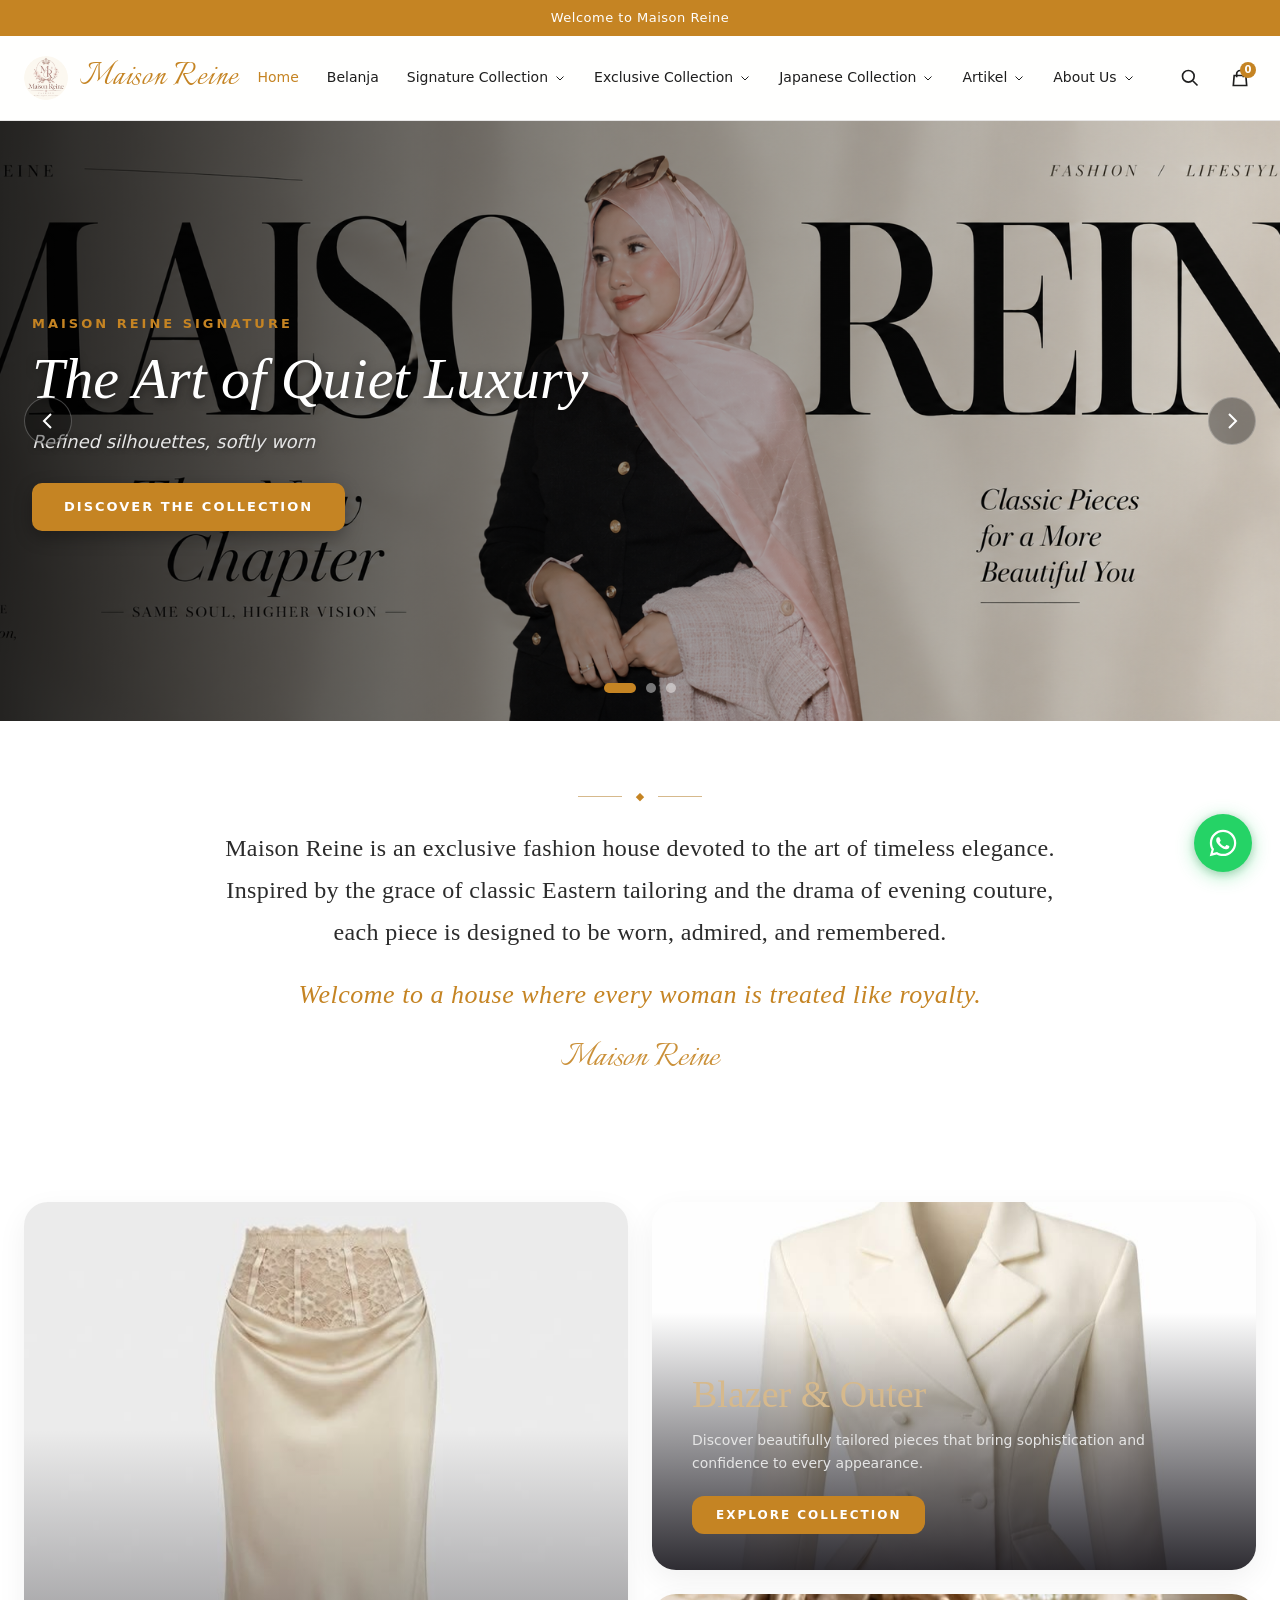
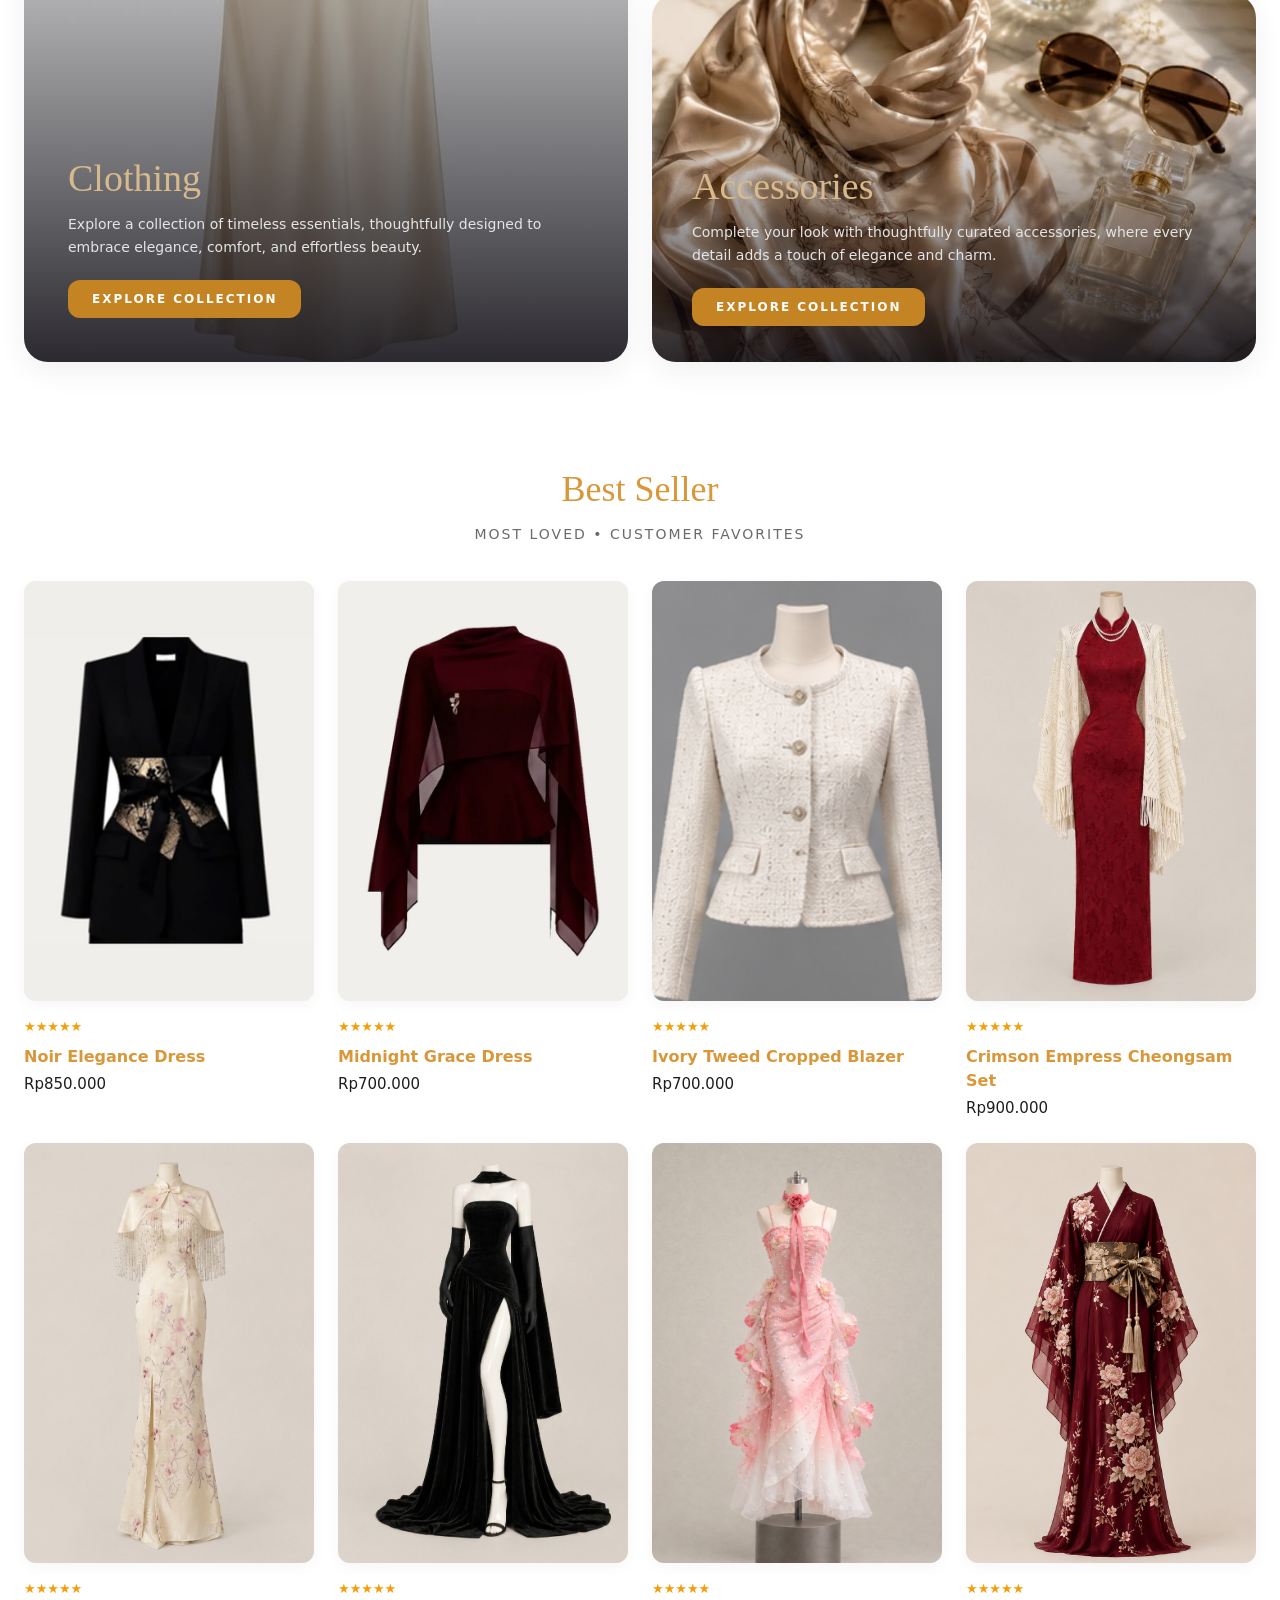
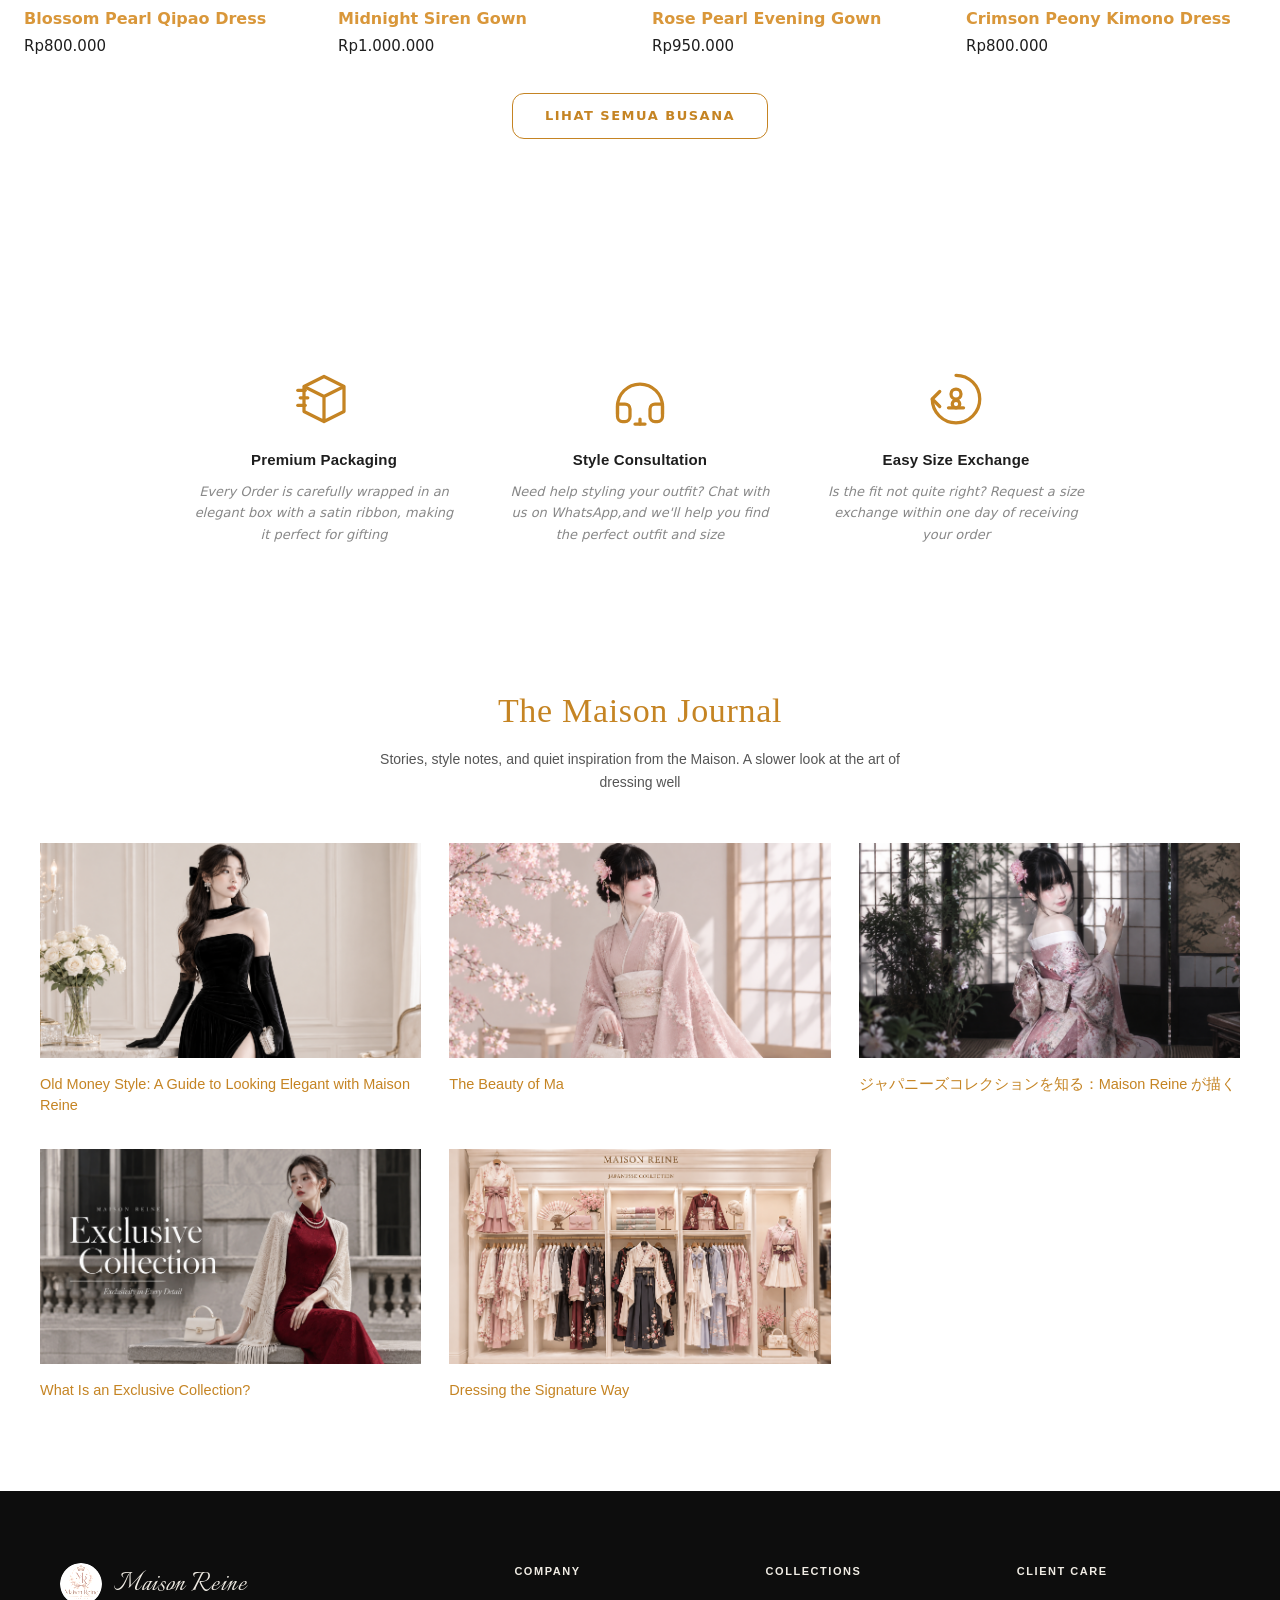
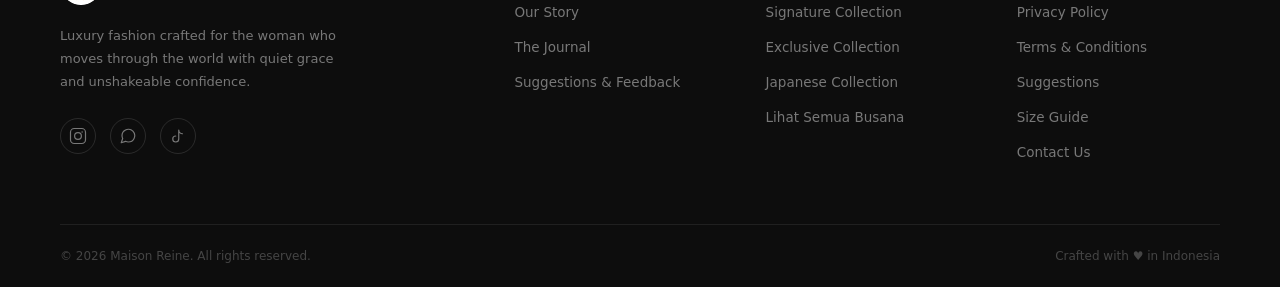
==== index.html @ baef7bed "feat: Best Seller di home, menu Artikel, kritik saran ke WA" ====
<!DOCTYPE html>
<html lang="id">
<head>
  <meta charset="UTF-8" />
  <meta name="viewport" content="width=device-width, initial-scale=1.0" />
  <title>Maison Reine — The Art of Quiet Luxury</title>

<link rel="icon" type="image/png" href="assets/images/logo-clean.png" />

<link rel="preconnect" href="https://fonts.googleapis.com">
<link rel="preconnect" href="https://fonts.gstatic.com" crossorigin>
<link href="https://fonts.googleapis.com/css2?family=Italianno&display=swap" rel="stylesheet">

<link rel="stylesheet" href="assets/css/pure.css" />
</head>
<body>

<div class="top-announcement">
    Welcome to Maison Reine
  </div>

<header class="site-header">
    <div class="header-container">

<a href="index.html" class="brand-wrapper">
        <img src="assets/images/logo-clean.png" alt="Maison Reine" class="brand-logo" />
        <span class="brand-title">Maison Reine</span>
      </a>

<nav class="desktop-nav">
        <a href="index.html" class="nav-link active">Home</a>
        <a href="belanja.html" class="nav-link">Belanja</a>

<div class="nav-dropdown">
          <a href="belanja.html?collection=signature" class="nav-link">
            <span>Signature Collection</span>
            <svg width="12" height="12" viewBox="0 0 24 24" fill="none" stroke="currentColor" stroke-width="2"><path d="M19 9l-7 7-7-7"/></svg>
          </a>
          <div class="dropdown-menu">
            <a href="belanja.html?collection=signature" class="dropdown-item">Explore Signature Pieces</a>
          </div>
        </div>

<div class="nav-dropdown">
          <a href="belanja.html?collection=exclusive" class="nav-link">
            <span>Exclusive Collection</span>
            <svg width="12" height="12" viewBox="0 0 24 24" fill="none" stroke="currentColor" stroke-width="2"><path d="M19 9l-7 7-7-7"/></svg>
          </a>
          <div class="dropdown-menu">
            <a href="belanja.html?collection=exclusive" class="dropdown-item">Explore Exclusive Pieces</a>
          </div>
        </div>

<div class="nav-dropdown">
          <a href="belanja.html?collection=japanese" class="nav-link">
            <span>Japanese Collection</span>
            <svg width="12" height="12" viewBox="0 0 24 24" fill="none" stroke="currentColor" stroke-width="2"><path d="M19 9l-7 7-7-7"/></svg>
          </a>
          <div class="dropdown-menu">
            <a href="belanja.html?collection=japanese" class="dropdown-item">Japanese Kimono & Evening Collection</a>
          </div>
        </div>

<div class="nav-dropdown">
          <a href="journal.html" class="nav-link">
            <span>Artikel</span>
            <svg width="12" height="12" viewBox="0 0 24 24" fill="none" stroke="currentColor" stroke-width="2"><path d="M19 9l-7 7-7-7"/></svg>
          </a>
          <div class="dropdown-menu">
            <a href="what-is-a-signature-collection.html" class="dropdown-item sub-desc">What Is a Signature Collection?</a>
            <a href="what-is-an-exclusive-collection.html" class="dropdown-item sub-desc">What Is an Exclusive Collection?</a>
            <a href="artikel.html?artikel=japanese-collection" class="dropdown-item sub-desc">ジャパニーズコレクションを知る</a>
          </div>
        </div>

<div class="nav-dropdown">
          <a href="#about" class="nav-link">
            <span>About Us</span>
            <svg width="12" height="12" viewBox="0 0 24 24" fill="none" stroke="currentColor" stroke-width="2"><path d="M19 9l-7 7-7-7"/></svg>
          </a>
          <div class="dropdown-menu right-aligned">
            <a href="our-story.html" class="dropdown-item">Our Story</a>
            <a href="client-care.html" class="dropdown-item">Client Care</a>
            <a href="journal.html" class="dropdown-item">Join Our Journal</a>
            <a href="privacy-policy.html" class="dropdown-item">Privacy and Care</a>
            <a href="feedback.html" class="dropdown-item">Suggestions & Feedback</a>
          </div>
        </div>
      </nav>

<div class="header-actions">
        <div class="search-box">
          <input type="text" class="search-input" id="pure-search-input" placeholder="Search curated piece..." />
          <button type="button" class="icon-btn" id="pure-search-btn" aria-label="Search">
            <svg width="20" height="20" fill="none" stroke="currentColor" stroke-width="2" viewBox="0 0 24 24"><path d="M21 21l-6-6m2-5a7 7 0 11-14 0 7 7 0 0114 0z"/></svg>
          </button>
        </div>

        <a href="keranjang.html" class="icon-btn" aria-label="Cart">
          <svg width="20" height="20" fill="none" stroke="currentColor" stroke-width="2" viewBox="0 0 24 24"><path d="M16 11V7a4 4 0 00-8 0v4M5 9h14l1 12H4L5 9z"/></svg>
          <span class="cart-badge" id="cart-counter">0</span>
        </a>
      </div>

    </div>
  </header>

<section class="hero-slider-section" id="hero-slider">

<div class="hero-slider-track" id="slider-track">

<div class="hero-slide-item">
        <img src="assets/images/hero-slide-1.png" alt="Maison Reine Signature" class="hero-bg-img" />
        <div class="hero-overlay-dark-left"></div>
        
        <div class="hero-content-wrapper align-left">
          <div class="hero-textbox text-left">
            <span class="hero-tag">Maison Reine Signature</span>
            <h1 class="hero-heading">The Art of Quiet Luxury</h1>
            <p class="hero-subtext">Refined silhouettes, softly worn</p>
            <a href="#signature-collection" class="hero-btn">Discover the Collection</a>
          </div>
        </div>
      </div>

<div class="hero-slide-item">
        <img src="assets/images/hero-slide-2.png" alt="Japanese Heritage" class="hero-bg-img" />
        <div class="hero-overlay-dark-right"></div>
        
        <div class="hero-content-wrapper align-right">
          <div class="hero-textbox text-right">
            <span class="hero-tag">Japanese Heritage</span>
            <h1 class="hero-heading">The Beauty of Stillness</h1>
            <p class="hero-subtext">Kimono-inspired pieces, made softly and made to last</p>
            <a href="#japanese-collection" class="hero-btn">Explore the Kimono</a>
          </div>
        </div>
      </div>

<div class="hero-slide-item">
        <img src="assets/images/hero-slide-3.png" alt="Rare & Refined" class="hero-bg-img" />
        <div class="hero-overlay-dark-left"></div>
        
        <div class="hero-content-wrapper align-left">
          <div class="hero-textbox text-left">
            <span class="hero-tag">Rare &amp; Refined</span>
            <h1 class="hero-heading">The Art of Detail</h1>
            <p class="hero-subtext">Pearl, lace, and ribbon, composed with patience.</p>
            <a href="#exclusive-collection" class="hero-btn">View Limited Edition</a>
          </div>
        </div>
      </div>

    </div>

<button class="carousel-arrow prev" id="slide-prev" aria-label="Previous">
      <svg width="24" height="24" fill="none" stroke="currentColor" stroke-width="2" viewBox="0 0 24 24"><path d="M15 19l-7-7 7-7"/></svg>
    </button>
    <button class="carousel-arrow next" id="slide-next" aria-label="Next">
      <svg width="24" height="24" fill="none" stroke="currentColor" stroke-width="2" viewBox="0 0 24 24"><path d="M9 5l7 7-7 7"/></svg>
    </button>

<div class="carousel-dots-container">
      <div class="slider-dot active"></div>
      <div class="slider-dot"></div>
      <div class="slider-dot"></div>
    </div>

  </section>

  <!-- Brand Intro Manifesto Section -->
  <section class="brand-intro-section" id="brand-manifesto">
    <div class="brand-intro-container">
      <div class="brand-intro-ornament">
        <span class="ornament-line"></span>
        <span class="ornament-diamond">&#9670;</span>
        <span class="ornament-line"></span>
      </div>
      <p class="brand-intro-text">
        Maison Reine is an exclusive fashion house devoted to the art of timeless elegance. Inspired by the grace of classic Eastern tailoring and the drama of evening couture, each piece is designed to be worn, admired, and remembered.
      </p>
      <p class="brand-intro-welcome">
        Welcome to a house where every woman is treated like royalty.
      </p>
      <div class="brand-intro-signature">
        <span class="brand-intro-script">Maison Reine</span>
      </div>
    </div>
  </section>

  <section class="category-section" id="categories">
    <div class="category-grid">

<div class="category-card-large">
        <img src="assets/images/category-clothing.jpg" alt="Maison Reine Clothing Collection" class="category-bg-img" />
        <div class="category-overlay"></div>
        
        <div class="category-content">
          <h2 class="category-title">Clothing</h2>
          <p class="category-desc">
            Explore a collection of timeless essentials, thoughtfully designed to embrace elegance, comfort, and effortless beauty.
          </p>
          <a href="#signature-collection" class="category-btn">EXPLORE COLLECTION</a>
        </div>
      </div>

<div class="category-column-stacked">

<div class="category-card-small">
          <img src="assets/images/category-blazer.jpg" alt="Blazer and Outer" class="category-bg-img" />
          <div class="category-overlay"></div>
          
          <div class="category-content">
            <h2 class="category-title">Blazer &amp; Outer</h2>
            <p class="category-desc">
              Discover beautifully tailored pieces that bring sophistication and confidence to every appearance.
            </p>
            <a href="#exclusive-collection" class="category-btn">EXPLORE COLLECTION</a>
          </div>
        </div>

<div class="category-card-small">
          <img src="assets/images/category-accessories.jpg" alt="Curated Accessories" class="category-bg-img" />
          <div class="category-overlay"></div>
          
          <div class="category-content">
            <h2 class="category-title">Accessories</h2>
            <p class="category-desc">
              Complete your look with thoughtfully curated accessories, where every detail adds a touch of elegance and charm.
            </p>
            <a href="#accessories-collection" class="category-btn">EXPLORE COLLECTION</a>
          </div>
        </div>

      </div>

    </div>
  </section>

<section class="collections-container">

<div class="collection-block" id="best-seller">
      <div class="collection-header">
        <h2 class="collection-title">Best Seller</h2>
        <p class="collection-subtitle">Most Loved &bull; Customer Favorites</p>
      </div>

      <div class="products-grid">
        <div class="product-card">
          <div class="product-image-box">
            <a class="product-img-link" href="detail.html?produk=noir-elegance-dress"><img src="assets/images/prod-noir-elegance.jpg" alt="Noir Elegance Dress" class="product-img" /></a>
            <div class="add-to-cart-overlay">
              <button class="btn-add-cart" onclick="addToCart('Noir Elegance Dress', 850000)">Add to Cart</button>
            </div>
          </div>
          <div class="product-meta">
            <div class="product-rating"><span class="star-icon">&#9733;&#9733;&#9733;&#9733;&#9733;</span></div>
            <a href="detail.html?produk=noir-elegance-dress" class="product-name">Noir Elegance Dress</a>
            <span class="product-price">Rp850.000</span>
          </div>
        </div>
        <div class="product-card">
          <div class="product-image-box">
            <a class="product-img-link" href="detail.html?produk=midnight-grace-dress"><img src="assets/images/prod-midnight-grace.png" alt="Midnight Grace Dress" class="product-img" /></a>
            <div class="add-to-cart-overlay">
              <button class="btn-add-cart" onclick="addToCart('Midnight Grace Dress', 700000)">Add to Cart</button>
            </div>
          </div>
          <div class="product-meta">
            <div class="product-rating"><span class="star-icon">&#9733;&#9733;&#9733;&#9733;&#9733;</span></div>
            <a href="detail.html?produk=midnight-grace-dress" class="product-name">Midnight Grace Dress</a>
            <span class="product-price">Rp700.000</span>
          </div>
        </div>
        <div class="product-card">
          <div class="product-image-box">
            <a class="product-img-link" href="detail.html?produk=ivory-tweed-cropped-blazer"><img src="Katalog/SIgnature/Blazzer/Blazer_01.png" alt="Ivory Tweed Cropped Blazer" class="product-img" /></a>
            <div class="add-to-cart-overlay">
              <button class="btn-add-cart" onclick="addToCart('Ivory Tweed Cropped Blazer', 700000)">Add to Cart</button>
            </div>
          </div>
          <div class="product-meta">
            <div class="product-rating"><span class="star-icon">&#9733;&#9733;&#9733;&#9733;&#9733;</span></div>
            <a href="detail.html?produk=ivory-tweed-cropped-blazer" class="product-name">Ivory Tweed Cropped Blazer</a>
            <span class="product-price">Rp700.000</span>
          </div>
        </div>
        <div class="product-card">
          <div class="product-image-box">
            <a class="product-img-link" href="detail.html?produk=crimson-empress-cheongsam-set"><img src="assets/images/prod-crimson-empress.jpg" alt="Crimson Empress Cheongsam Set" class="product-img" /></a>
            <div class="add-to-cart-overlay">
              <button class="btn-add-cart" onclick="addToCart('Crimson Empress Cheongsam Set', 900000)">Add to Cart</button>
            </div>
          </div>
          <div class="product-meta">
            <div class="product-rating"><span class="star-icon">&#9733;&#9733;&#9733;&#9733;&#9733;</span></div>
            <a href="detail.html?produk=crimson-empress-cheongsam-set" class="product-name">Crimson Empress Cheongsam Set</a>
            <span class="product-price">Rp900.000</span>
          </div>
        </div>
        <div class="product-card">
          <div class="product-image-box">
            <a class="product-img-link" href="detail.html?produk=blossom-pearl-qipao-dress"><img src="assets/images/prod-blossom-pearl.jpg" alt="Blossom Pearl Qipao Dress" class="product-img" /></a>
            <div class="add-to-cart-overlay">
              <button class="btn-add-cart" onclick="addToCart('Blossom Pearl Qipao Dress', 800000)">Add to Cart</button>
            </div>
          </div>
          <div class="product-meta">
            <div class="product-rating"><span class="star-icon">&#9733;&#9733;&#9733;&#9733;&#9733;</span></div>
            <a href="detail.html?produk=blossom-pearl-qipao-dress" class="product-name">Blossom Pearl Qipao Dress</a>
            <span class="product-price">Rp800.000</span>
          </div>
        </div>
        <div class="product-card">
          <div class="product-image-box">
            <a class="product-img-link" href="detail.html?produk=midnight-siren-gown"><img src="assets/images/prod-midnight-siren.jpg" alt="Midnight Siren Gown" class="product-img" /></a>
            <div class="add-to-cart-overlay">
              <button class="btn-add-cart" onclick="addToCart('Midnight Siren Gown', 1000000)">Add to Cart</button>
            </div>
          </div>
          <div class="product-meta">
            <div class="product-rating"><span class="star-icon">&#9733;&#9733;&#9733;&#9733;&#9733;</span></div>
            <a href="detail.html?produk=midnight-siren-gown" class="product-name">Midnight Siren Gown</a>
            <span class="product-price">Rp1.000.000</span>
          </div>
        </div>
        <div class="product-card">
          <div class="product-image-box">
            <a class="product-img-link" href="detail.html?produk=rose-pearl-evening-gown"><img src="assets/images/prod-rose-pearl.png" alt="Rose Pearl Evening Gown" class="product-img" /></a>
            <div class="add-to-cart-overlay">
              <button class="btn-add-cart" onclick="addToCart('Rose Pearl Evening Gown', 950000)">Add to Cart</button>
            </div>
          </div>
          <div class="product-meta">
            <div class="product-rating"><span class="star-icon">&#9733;&#9733;&#9733;&#9733;&#9733;</span></div>
            <a href="detail.html?produk=rose-pearl-evening-gown" class="product-name">Rose Pearl Evening Gown</a>
            <span class="product-price">Rp950.000</span>
          </div>
        </div>
        <div class="product-card">
          <div class="product-image-box">
            <a class="product-img-link" href="detail.html?produk=crimson-peony-kimono-dress"><img src="Katalog/Japanese/Kimono/Crimson%20Peony%20Kimono%20Dress.png" alt="Crimson Peony Kimono Dress" class="product-img" /></a>
            <div class="add-to-cart-overlay">
              <button class="btn-add-cart" onclick="addToCart('Crimson Peony Kimono Dress', 800000)">Add to Cart</button>
            </div>
          </div>
          <div class="product-meta">
            <div class="product-rating"><span class="star-icon">&#9733;&#9733;&#9733;&#9733;&#9733;</span></div>
            <a href="detail.html?produk=crimson-peony-kimono-dress" class="product-name">Crimson Peony Kimono Dress</a>
            <span class="product-price">Rp800.000</span>
          </div>
        </div>
      </div>

      <div class="collection-footer">
        <a href="belanja.html" class="btn-explore-collection">Lihat Semua Busana</a>
      </div>
    </div>

  </section>

  <section class="value-badges-section">
    <div class="value-badges-wrapper">

      <div class="value-badge-item">
        <svg class="badge-icon" width="60" height="60" fill="none" stroke="#c58423" stroke-width="1.3" viewBox="0 0 24 24">
          <path stroke-linecap="round" stroke-linejoin="round" d="M20 7l-8-4-8 4m16 0l-8 4m8-4v10l-8 4m0-10L4 7m8 4v10M4 7v10l8 4"/>
          <line x1="2.5" y1="11.5" x2="5.5" y2="11.5" stroke-linecap="round"/>
          <line x1="1.5" y1="8.5" x2="4.5" y2="8.5" stroke-linecap="round"/>
          <line x1="1.5" y1="14.5" x2="4.5" y2="14.5" stroke-linecap="round"/>
        </svg>
        <h4 class="badge-title">Premium Packaging</h4>
        <p class="badge-desc">Every Order is carefully wrapped in an elegant box with a satin ribbon, making it perfect for gifting</p>
      </div>

      <div class="value-badge-item">
        <svg class="badge-icon" width="60" height="60" fill="none" stroke="#c58423" stroke-width="1.3" viewBox="0 0 24 24">
          <path stroke-linecap="round" stroke-linejoin="round" d="M3 18v-3a9 9 0 0118 0v3"/>
          <path stroke-linecap="round" stroke-linejoin="round" d="M21 19a2 2 0 01-2 2h-1a2 2 0 01-2-2v-3a2 2 0 012-2h3zM3 19a2 2 0 002 2h1a2 2 0 002-2v-3a2 2 0 00-2-2H3z"/>
          <line x1="12" y1="20" x2="12" y2="22" stroke-linecap="round"/>
          <line x1="10" y1="22" x2="14" y2="22" stroke-linecap="round"/>
        </svg>
        <h4 class="badge-title">Style Consultation</h4>
        <p class="badge-desc">Need help styling your outfit? Chat with us on WhatsApp,and we'll help you find the perfect outfit and size</p>
      </div>

      <div class="value-badge-item">
        <svg class="badge-icon" width="60" height="60" fill="none" stroke="#c58423" stroke-width="1.3" viewBox="0 0 24 24">
          <path stroke-linecap="round" stroke-linejoin="round" d="M2.5 12a9.5 9.5 0 109.5-9.5"/>
          <path stroke-linecap="round" stroke-linejoin="round" d="M2.5 12l3-3m-3 3l3 3"/>
          <circle cx="12" cy="10" r="2" stroke-linecap="round"/>
          <path stroke-linecap="round" d="M9 15.5h6"/>
          <circle cx="12" cy="14" r="1.5" stroke-linecap="round"/>
        </svg>
        <h4 class="badge-title">Easy Size Exchange</h4>
        <p class="badge-desc">Is the fit not quite right? Request a size exchange within one day of receiving your order</p>
      </div>

    </div>
  </section>

  <section class="journal-section" id="journal">
    <div class="journal-inner">
      <div class="journal-header">
        <h2 class="journal-main-title">The Maison Journal</h2>
        <p class="journal-subtitle">
          Stories, style notes, and quiet inspiration from the Maison. A slower look at the art of<br />dressing well
        </p>
      </div>

      <div class="journal-grid">
        <article class="journal-card">
          <a href="artikel.html?artikel=old-money" class="journal-card-link">
            <div class="journal-img-wrap">
              <img src="assets/images/Black Velvet Couture Atelier.png" alt="Old Money Style: A Guide to Looking Elegant with Maison Reine" class="journal-img" />
            </div>
            <div class="journal-body">
              <h3 class="journal-title">Old Money Style: A Guide to Looking Elegant with Maison Reine</h3>
            </div>
          </a>
        </article>

        <article class="journal-card">
          <a href="artikel.html?artikel=beauty-of-ma" class="journal-card-link">
            <div class="journal-img-wrap">
              <img src="assets/images/journal-2.png" alt="The Beauty of Ma" class="journal-img" />
            </div>
            <div class="journal-body">
              <h3 class="journal-title">The Beauty of Ma</h3>
            </div>
          </a>
        </article>

        <article class="journal-card">
          <a href="artikel.html?artikel=japanese-collection" class="journal-card-link">
            <div class="journal-img-wrap">
              <img src="assets/images/journal-3.png" alt="ジャパニーズコレクションを知る：Maison Reine が描く" class="journal-img" />
            </div>
            <div class="journal-body">
              <h3 class="journal-title">ジャパニーズコレクションを知る：Maison Reine が描く</h3>
            </div>
          </a>
        </article>

        <article class="journal-card">
          <a href="what-is-an-exclusive-collection.html" class="journal-card-link">
            <div class="journal-img-wrap">
              <img src="assets/images/journal-4.png" alt="What Is an Exclusive Collection?" class="journal-img" />
            </div>
            <div class="journal-body">
              <h3 class="journal-title">What Is an Exclusive Collection?</h3>
            </div>
          </a>
        </article>

        <article class="journal-card">
          <a href="artikel.html?artikel=signature-way" class="journal-card-link">
            <div class="journal-img-wrap">
              <img src="assets/images/journal-5.png" alt="Dressing the Signature Way" class="journal-img" />
            </div>
            <div class="journal-body">
              <h3 class="journal-title">Dressing the Signature Way</h3>
            </div>
          </a>
        </article>
      </div>
    </div>
  </section>

  <footer class="site-footer" id="footer">
    <div class="footer-inner">
      <div class="footer-top">

        <div class="footer-col footer-col--brand">
          <div class="footer-logo-wrap">
            <img src="assets/images/logo-clean.png" alt="Maison Reine" class="footer-logo" />
            <span class="footer-brand-name">Maison Reine</span>
          </div>
          <p class="footer-tagline">Luxury fashion crafted for the woman who moves through the world with quiet grace and unshakeable confidence.</p>
          <div class="footer-socials">
            <a href="#" aria-label="Instagram" class="footer-social-link">
              <svg width="18" height="18" fill="none" stroke="currentColor" stroke-width="1.6" viewBox="0 0 24 24"><rect x="2" y="2" width="20" height="20" rx="5"/><circle cx="12" cy="12" r="4.5"/><circle cx="17.5" cy="6.5" r="1" fill="currentColor" stroke="none"/></svg>
            </a>
            <a href="https://wa.me/62882007282358" target="_blank" rel="noopener noreferrer" aria-label="WhatsApp" class="footer-social-link">
              <svg width="18" height="18" fill="none" stroke="currentColor" stroke-width="1.6" viewBox="0 0 24 24"><path stroke-linecap="round" stroke-linejoin="round" d="M21 11.5a8.38 8.38 0 01-.9 3.8 8.5 8.5 0 01-7.6 4.7 8.38 8.38 0 01-3.8-.9L3 21l1.9-5.7a8.38 8.38 0 01-.9-3.8 8.5 8.5 0 014.7-7.6 8.38 8.38 0 013.8-.9h.5a8.48 8.48 0 018 8v.5z"/></svg>
            </a>
            <a href="#" aria-label="TikTok" class="footer-social-link">
              <svg width="18" height="18" fill="none" stroke="currentColor" stroke-width="1.6" viewBox="0 0 24 24"><path stroke-linecap="round" stroke-linejoin="round" d="M9 12a4 4 0 104 4V4a5 5 0 005 5"/></svg>
            </a>
          </div>
        </div>

        <div class="footer-col">
          <h5 class="footer-col-title">Company</h5>
          <ul class="footer-links">
            <li><a href="our-story.html">Our Story</a></li>
            <li><a href="journal.html">The Journal</a></li>
            <li><a href="feedback.html">Suggestions &amp; Feedback</a></li>
          </ul>
        </div>

        <div class="footer-col">
          <h5 class="footer-col-title">Collections</h5>
          <ul class="footer-links">
            <li><a href="belanja.html?collection=signature">Signature Collection</a></li>
            <li><a href="belanja.html?collection=exclusive">Exclusive Collection</a></li>
            <li><a href="belanja.html?collection=japanese">Japanese Collection</a></li>
            <li><a href="belanja.html">Lihat Semua Busana</a></li>
          </ul>
        </div>

        <div class="footer-col">
          <h5 class="footer-col-title">Client Care</h5>
          <ul class="footer-links">
            <li><a href="privacy-policy.html">Privacy Policy</a></li>
            <li><a href="client-care.html">Terms &amp; Conditions</a></li>
            <li><a href="feedback.html">Suggestions</a></li>
            <li><a href="#">Size Guide</a></li>
            <li><a href="#">Contact Us</a></li>
          </ul>
        </div>

      </div>

      <div class="footer-bottom">
        <p class="footer-copy">&copy; 2026 Maison Reine. All rights reserved.</p>
        <p class="footer-copy footer-copy--right">Crafted with &hearts; in Indonesia</p>
      </div>
    </div>
  </footer>

<div class="toast-notice" id="cart-toast">
    <svg width="20" height="20" fill="none" stroke="#22c55e" stroke-width="2" viewBox="0 0 24 24"><path d="M5 13l4 4L19 7"/></svg>
    <span id="toast-text">Item added to cart!</span>
  </div>

<script>
    // Keranjang dikosongkan saat halaman di-refresh (tetap tersimpan saat pindah halaman biasa)
    try { if (performance.getEntriesByType('navigation')[0].type === 'reload') localStorage.removeItem('maison_reine_cart'); } catch (e) {}
    let cart = JSON.parse(localStorage.getItem('maison_reine_cart') || '[]');
    const cartBadge = document.getElementById('cart-counter');
    const toast = document.getElementById('cart-toast');
    const toastText = document.getElementById('toast-text');

    function updateCartUI() {
      if (cartBadge) {
        cartBadge.textContent = cart.length;
      }
    }
    updateCartUI();

    function addToCart(name, price) {
      cart.push({ name, price, date: new Date().toISOString() });
      localStorage.setItem('maison_reine_cart', JSON.stringify(cart));
      updateCartUI();

      if (toast) {
        toastText.textContent = `${name} added to cart!`;
        toast.classList.add('show');
        setTimeout(() => toast.classList.remove('show'), 2500);
      }
    }

    document.addEventListener('DOMContentLoaded', () => {
      // Search Toggle
      const sBtn = document.getElementById('pure-search-btn');
      const sInput = document.getElementById('pure-search-input');
      if (sBtn && sInput) {
        sBtn.addEventListener('click', (e) => {
          e.preventDefault();
          e.stopPropagation();
          sInput.classList.toggle('active');
          if (sInput.classList.contains('active')) {
            sInput.focus();
          }
        });
        document.addEventListener('click', (e) => {
          if (!sBtn.contains(e.target) && !sInput.contains(e.target)) {
            sInput.classList.remove('active');
          }
        });
        sInput.addEventListener('keydown', (e) => {
          if (e.key === 'Enter') {
            e.preventDefault();
            const query = sInput.value.trim().toLowerCase();
            if (query) {
              window.location.href = 'index.html#category-discover';
            }
          }
        });
      }

      // Horizontal Slider Engine
      const track = document.getElementById('slider-track');
      const dots = document.querySelectorAll('.slider-dot');
      const btnPrev = document.getElementById('slide-prev');
      const btnNext = document.getElementById('slide-next');
      const totalSlides = 3;
      let current = 0;
      let timer = null;

      function updateSlide(index) {
        current = (index + totalSlides) % totalSlides;
        track.style.transform = `translateX(-${current * 100}%)`;

        dots.forEach((dot, idx) => {
          if (idx === current) {
            dot.classList.add('active');
          } else {
            dot.classList.remove('active');
          }
        });
      }

      function nextSlide() { updateSlide(current + 1); }
      function prevSlide() { updateSlide(current - 1); }

      btnNext.addEventListener('click', () => { nextSlide(); resetTimer(); });
      btnPrev.addEventListener('click', () => { prevSlide(); resetTimer(); });

      dots.forEach((dot, idx) => {
        dot.addEventListener('click', () => { updateSlide(idx); resetTimer(); });
      });

      function startTimer() { 
        timer = setInterval(nextSlide, 5000); 
      }
      function resetTimer() { 
        clearInterval(timer); 
        startTimer(); 
      }

      const hero = document.getElementById('hero-slider');
      hero.addEventListener('mouseenter', () => clearInterval(timer));
      hero.addEventListener('mouseleave', startTimer);

      startTimer();
    });
  </script>
  <!-- Floating WhatsApp Button -->
  <a href="https://wa.me/62882007282358" class="floating-whatsapp" target="_blank" rel="noopener noreferrer" aria-label="Chat WhatsApp +62882007282358">
    <span class="floating-whatsapp-tooltip">Chat with us</span>
    <svg viewBox="0 0 24 24" aria-hidden="true">
      <path fill-rule="evenodd" clip-rule="evenodd" d="M12.04 2C6.58 2 2.13 6.45 2.13 11.91C2.13 13.66 2.59 15.36 3.45 16.86L2.05 22L7.3 20.62C8.75 21.41 10.38 21.83 12.04 21.83C17.5 21.83 21.95 17.38 21.95 11.92C21.95 9.27 20.92 6.78 19.05 4.91C17.18 3.03 14.69 2 12.04 2ZM12.04 20.06C10.55 20.06 9.1 19.66 7.84 18.91L7.54 18.73L4.42 19.55L5.25 16.51L5.05 16.2C4.24 14.91 3.82 13.43 3.82 11.91C3.82 7.38 7.51 3.69 12.04 3.69C14.24 3.69 16.31 4.55 17.86 6.1C19.42 7.66 20.27 9.72 20.27 11.92C20.28 16.45 16.58 20.06 12.04 20.06ZM16.6 14.34C16.35 14.22 15.15 13.63 14.93 13.55C14.71 13.47 14.54 13.43 14.38 13.67C14.22 13.91 13.75 14.46 13.61 14.62C13.47 14.78 13.33 14.8 13.09 14.68C12.85 14.56 11.83 14.2 10.9 13.37C10.18 12.73 9.69 11.93 9.55 11.69C9.41 11.45 9.54 11.32 9.66 11.2C9.77 11.09 9.9 10.92 10.02 10.78C10.14 10.64 10.18 10.54 10.26 10.38C10.34 10.22 10.3 10.08 10.24 9.96C10.18 9.84 9.63 8.51 9.42 8.02C9.22 7.54 9.01 7.61 8.86 7.6H8.38C8.22 7.6 7.96 7.66 7.74 7.9C7.52 8.14 6.89 8.73 6.89 9.92C6.89 11.11 7.76 12.26 7.88 12.42C8 12.58 9.59 15.03 12.02 16.08C12.6 16.33 13.05 16.48 13.4 16.59C13.98 16.77 14.51 16.75 14.93 16.69C15.4 16.62 16.37 16.1 16.57 15.53C16.77 14.96 16.77 14.47 16.71 14.37C16.65 14.27 16.48 14.21 16.6 14.34Z"/>
    </svg>
  </a>
</body>
</html>
---- assets/css/pure.css ----
@font-face {
  font-family: 'Italianno';
  font-style: normal;
  font-weight: 400;
  font-display: swap;
  src: url('../fonts/Italianno-Regular.ttf') format('truetype');
}

:root {
  --color-gold: #c58423;
  --color-gold-hover: #b0731b;
  --color-gold-light: #d6b98c;
  --color-gold-text: #d9973a;
  --color-dark: #1e1e1e;
  --color-cream: #faf9f6;
  --color-border: #e7e6e6;
  --color-muted: #696a69;
}

* {
  box-sizing: border-box;
  margin: 0;
  padding: 0;
}

body {
  font-family: 'Plus Jakarta Sans', system-ui, -apple-system, sans-serif;
  color: var(--color-dark);
  background-color: #ffffff;
  line-height: 1.5;
  overflow-x: hidden;
}

/* TOP ANNOUNCEMENT BAR */
.top-announcement {
  background-color: var(--color-gold);
  color: #ffffff;
  padding: 8px 16px;
  text-align: center;
  font-size: 13px;
  font-weight: 500;
  letter-spacing: 0.5px;
}

/* HEADER & NAVBAR */
.site-header {
  border-bottom: 1px solid var(--color-border);
  background-color: rgba(255, 255, 254, 0.98);
  position: sticky;
  top: 0;
  z-index: 50;
  backdrop-filter: blur(8px);
}

.header-container {
  max-width: 1280px;
  margin: 0 auto;
  padding: 0 24px;
  height: 84px;
  display: flex;
  align-items: center;
  justify-content: space-between;
}

.brand-wrapper {
  display: flex;
  align-items: center;
  gap: 12px;
  text-decoration: none;
}

.brand-logo {
  width: 44px;
  height: 44px;
  border-radius: 50%;
  object-fit: cover;
  transition: transform 0.3s ease;
}

.brand-wrapper:hover .brand-logo {
  transform: scale(1.08);
}

.brand-title {
  font-family: 'Italianno', cursive, serif;
  font-size: 38px;
  font-weight: 400;
  color: var(--color-gold);
  line-height: 1;
  letter-spacing: 0.02em;
}

/* NAV LINKS */
.desktop-nav {
  display: flex;
  align-items: center;
  gap: 28px;
  font-size: 14px;
  font-weight: 500;
}

.nav-link {
  color: var(--color-dark);
  text-decoration: none;
  display: flex;
  align-items: center;
  gap: 6px;
  padding: 8px 0;
  transition: color 0.2s ease;
}

.nav-link:hover, .nav-link.active {
  color: var(--color-gold);
}

.nav-dropdown {
  position: relative;
}

.dropdown-menu {
  position: absolute;
  top: 100%;
  left: 0;
  min-width: 240px;
  background: #ffffff;
  border: 1px solid var(--color-border);
  box-shadow: 0 10px 25px rgba(0,0,0,0.08);
  padding: 8px 0;
  opacity: 0;
  visibility: hidden;
  transform: translateY(10px);
  transition: all 0.25s cubic-bezier(0.16, 1, 0.3, 1);
  z-index: 60;
  border-radius: 4px;
}

.dropdown-menu.right-aligned {
  left: auto;
  right: 0;
}

.nav-dropdown:hover .dropdown-menu {
  opacity: 1;
  visibility: visible;
  transform: translateY(0);
}

.dropdown-item {
  display: block;
  padding: 8px 18px;
  font-size: 13px;
  color: var(--color-dark);
  text-decoration: none;
  transition: all 0.15s ease;
}

.dropdown-item.sub-desc {
  font-size: 11px;
  color: var(--color-muted);
}

.dropdown-item:hover {
  background-color: var(--color-cream);
  color: var(--color-gold);
}

/* HEADER ACTIONS */
.header-actions {
  display: flex;
  align-items: center;
  gap: 16px;
}

.search-box, .search-form {
  position: relative;
  display: flex;
  align-items: center;
}

.search-input, .search-input-field {
  width: 0;
  opacity: 0;
  pointer-events: none;
  border: 1px solid var(--color-border);
  border-radius: 9999px;
  padding: 8px 14px;
  padding-right: 38px;
  font-size: 13px;
  font-family: inherit;
  transition: width 0.3s cubic-bezier(0.4, 0, 0.2, 1), opacity 0.25s ease, border-color 0.2s ease;
  background-color: var(--color-cream);
  color: var(--color-dark);
}

.search-input.active, .search-input-field.active {
  width: 220px;
  opacity: 1;
  pointer-events: auto;
  border-color: var(--color-gold);
}

.search-input:focus, .search-input-field:focus {
  outline: none;
  border-color: var(--color-gold);
  background-color: #ffffff;
}

.icon-btn {
  background: none;
  border: none;
  cursor: pointer;
  padding: 6px;
  color: var(--color-dark);
  display: flex;
  align-items: center;
  justify-content: center;
  transition: color 0.2s ease, transform 0.2s ease;
  position: relative;
  border-radius: 50%;
}

.icon-btn:hover {
  color: var(--color-gold);
}

.search-box .icon-btn, .search-form .icon-btn {
  position: absolute;
  right: 2px;
  z-index: 2;
}

.cart-badge {
  position: absolute;
  top: 0;
  right: 0;
  background-color: var(--color-gold);
  color: #ffffff;
  font-size: 10px;
  font-weight: 700;
  width: 16px;
  height: 16px;
  border-radius: 50%;
  display: flex;
  align-items: center;
  justify-content: center;
}

/* ============================================================ */
/* TRUE HORIZONTAL SLIDER WITH HOVER ZOOM                       */
/* ============================================================ */
.hero-slider-section {
  position: relative;
  width: 100%;
  height: 600px;
  overflow: hidden;
  background-color: #111111;
  cursor: default;
}

.hero-slider-track {
  display: flex;
  width: 100%;
  height: 100%;
  transition: transform 0.8s cubic-bezier(0.25, 1, 0.5, 1);
  will-change: transform;
}

.hero-slide-item {
  position: relative;
  flex: 0 0 100%;
  width: 100%;
  height: 100%;
  overflow: hidden;
  display: flex;
  align-items: center;
}

.hero-bg-img {
  position: absolute;
  top: 0;
  left: 0;
  width: 100%;
  height: 100%;
  object-fit: cover;
  object-position: center;
  transform: scale(1);
  transition: transform 1.2s cubic-bezier(0.25, 1, 0.5, 1);
  z-index: 1;
}

.hero-slider-section:hover .hero-slide-item .hero-bg-img {
  transform: scale(1.06);
}

.hero-overlay-dark-left {
  position: absolute;
  top: 0;
  left: 0;
  width: 100%;
  height: 100%;
  background: linear-gradient(to right, rgba(0,0,0,0.85) 0%, rgba(0,0,0,0.4) 50%, rgba(0,0,0,0.1) 100%);
  z-index: 2;
  pointer-events: none;
}

.hero-overlay-dark-right {
  position: absolute;
  top: 0;
  left: 0;
  width: 100%;
  height: 100%;
  background: linear-gradient(to left, rgba(0,0,0,0.85) 0%, rgba(0,0,0,0.35) 50%, rgba(0,0,0,0.05) 100%);
  z-index: 2;
  pointer-events: none;
}

.hero-content-wrapper {
  position: relative;
  z-index: 10;
  max-width: 1280px;
  width: 100%;
  margin: 0 auto;
  padding: 0 32px;
  display: flex;
  align-items: center;
}

.hero-content-wrapper.align-left {
  justify-content: flex-start;
}

.hero-content-wrapper.align-right {
  justify-content: flex-end;
}

.hero-textbox {
  max-width: 580px;
  color: #ffffff;
}

.hero-textbox.text-right {
  text-align: right;
}

.hero-textbox.text-left {
  text-align: left;
}

.hero-tag {
  display: inline-block;
  font-size: 13px;
  font-weight: 600;
  letter-spacing: 3px;
  color: var(--color-gold);
  text-transform: uppercase;
  margin-bottom: 12px;
}

.hero-heading {
  font-family: 'Cormorant Garamond', Georgia, serif;
  font-size: 58px;
  font-style: italic;
  font-weight: 500;
  line-height: 1.15;
  margin-bottom: 16px;
  text-shadow: 0 2px 10px rgba(0,0,0,0.5);
}

.hero-subtext {
  font-size: 18px;
  font-style: italic;
  font-weight: 300;
  color: #e5e5e5;
  margin-bottom: 28px;
  text-shadow: 0 1px 6px rgba(0,0,0,0.4);
}

.hero-btn {
  display: inline-block;
  background-color: var(--color-gold);
  color: #ffffff;
  padding: 14px 32px;
  border-radius: 10px;
  font-size: 13px;
  font-weight: 600;
  letter-spacing: 2px;
  text-transform: uppercase;
  text-decoration: none;
  box-shadow: 0 6px 18px rgba(0,0,0,0.3);
  transition: all 0.3s ease;
}

.hero-btn:hover {
  background-color: var(--color-gold-hover);
  transform: translateY(-3px) scale(1.02);
  box-shadow: 0 10px 25px rgba(0,0,0,0.45);
}

.carousel-arrow {
  position: absolute;
  top: 50%;
  transform: translateY(-50%);
  z-index: 20;
  width: 48px;
  height: 48px;
  border-radius: 50%;
  background: rgba(0,0,0,0.35);
  border: 1px solid rgba(255,255,255,0.25);
  color: #ffffff;
  display: flex;
  align-items: center;
  justify-content: center;
  cursor: pointer;
  transition: all 0.3s ease;
}

.carousel-arrow:hover {
  background: rgba(0,0,0,0.75);
  transform: translateY(-50%) scale(1.12);
}

.carousel-arrow.prev {
  left: 24px;
}

.carousel-arrow.next {
  right: 24px;
}

.carousel-dots-container {
  position: absolute;
  bottom: 28px;
  left: 50%;
  transform: translateX(-50%);
  z-index: 20;
  display: flex;
  align-items: center;
  gap: 10px;
}

.slider-dot {
  width: 10px;
  height: 10px;
  border-radius: 50%;
  background: rgba(255, 255, 255, 0.45);
  cursor: pointer;
  transition: all 0.4s ease;
}

.slider-dot.active {
  background: var(--color-gold);
  width: 32px;
  border-radius: 9999px;
}

/* ============================================================ */
/* 4. CATEGORY SHOWCASE (QUICK DISCOVER) SECTION                */
/* ============================================================ */
.category-section {
  max-width: 1280px;
  margin: 0 auto;
  padding: 64px 24px 60px 24px;
}

.category-grid {
  display: grid;
  grid-template-columns: 1fr 1fr;
  gap: 24px;
}

.category-card-large {
  position: relative;
  min-height: 760px;
  border-radius: 24px;
  overflow: hidden;
  display: flex;
  flex-direction: column;
  justify-content: flex-end;
  padding: 44px;
  box-shadow: 0 10px 30px rgba(0,0,0,0.06);
}

.category-column-stacked {
  display: flex;
  flex-direction: column;
  gap: 24px;
}

.category-card-small {
  position: relative;
  min-height: 368px;
  border-radius: 24px;
  overflow: hidden;
  display: flex;
  flex-direction: column;
  justify-content: flex-end;
  padding: 36px 40px;
  box-shadow: 0 10px 30px rgba(0,0,0,0.06);
}

.category-bg-img {
  position: absolute;
  top: 0;
  left: 0;
  width: 100%;
  height: 100%;
  object-fit: cover;
  object-position: center;
  transform: scale(1);
  transition: transform 0.8s cubic-bezier(0.25, 1, 0.5, 1);
  z-index: 1;
}

.category-card-large:hover .category-bg-img,
.category-card-small:hover .category-bg-img {
  transform: scale(1.08);
}

.category-overlay {
  position: absolute;
  inset: 0;
  background: linear-gradient(180deg, rgba(0,0,0,0) 30%, rgba(10, 8, 15, 0.85) 100%);
  z-index: 2;
  transition: background 0.4s ease;
}

.category-card-large:hover .category-overlay,
.category-card-small:hover .category-overlay {
  background: linear-gradient(180deg, rgba(0,0,0,0.1) 20%, rgba(10, 8, 15, 0.92) 100%);
}

.category-content {
  position: relative;
  z-index: 10;
  color: #ffffff;
  max-width: 520px;
}

.category-title {
  font-family: 'Cormorant Garamond', Georgia, serif;
  font-size: 38px;
  font-weight: 500;
  color: var(--color-gold-light);
  margin-bottom: 12px;
  line-height: 1.2;
}

.category-desc {
  font-size: 14px;
  color: #e5e5e5;
  line-height: 1.6;
  margin-bottom: 22px;
  font-weight: 300;
}

.category-btn {
  display: inline-block;
  background-color: var(--color-gold);
  color: #ffffff;
  padding: 10px 24px;
  border-radius: 12px;
  font-size: 12px;
  font-weight: 600;
  letter-spacing: 2px;
  text-transform: uppercase;
  text-decoration: none;
  transition: all 0.3s ease;
}

.category-btn:hover {
  background-color: var(--color-gold-hover);
  transform: translateY(-2px);
  box-shadow: 0 6px 16px rgba(0,0,0,0.3);
}

/* ============================================================ */
/* 5. CURATED COLLECTIONS & PRODUCT SHOWCASE                    */
/* ============================================================ */
.collections-container {
  max-width: 1280px;
  margin: 0 auto;
  padding: 40px 24px 80px 24px;
}

.collection-block {
  margin-bottom: 70px;
}

.collection-header {
  text-align: center;
  margin-bottom: 36px;
}

.collection-title {
  font-family: 'Cormorant Garamond', Georgia, serif;
  font-size: 36px;
  font-weight: 500;
  color: var(--color-gold-text);
  margin-bottom: 8px;
}

.collection-subtitle {
  font-size: 14px;
  color: var(--color-muted);
  letter-spacing: 2px;
  text-transform: uppercase;
}

.products-grid {
  display: grid;
  grid-template-columns: repeat(4, 1fr);
  gap: 24px;
}

.product-card {
  display: flex;
  flex-direction: column;
  transition: transform 0.3s ease;
}

.product-image-box {
  position: relative;
  width: 100%;
  height: 420px;
  border-radius: 12px;
  overflow: hidden;
  background-color: #f7f6f4;
  margin-bottom: 16px;
  box-shadow: 0 4px 15px rgba(0,0,0,0.04);
}

.product-img {
  display: block;
  width: 100%;
  height: 100%;
  object-fit: cover;
  object-position: top center;
  transition: transform 0.6s cubic-bezier(0.25, 1, 0.5, 1);
}

.product-card:hover .product-img {
  transform: scale(1.06);
}

.add-to-cart-overlay {
  position: absolute;
  bottom: 0;
  left: 0;
  width: 100%;
  padding: 16px;
  background: linear-gradient(180deg, transparent 0%, rgba(0,0,0,0.7) 100%);
  display: flex;
  justify-content: center;
  opacity: 0;
  transform: translateY(10px);
  transition: all 0.3s ease;
}

.product-card:hover .add-to-cart-overlay {
  opacity: 1;
  transform: translateY(0);
}

.btn-add-cart {
  background-color: #ffffff;
  color: var(--color-dark);
  border: none;
  border-radius: 8px;
  padding: 10px 20px;
  font-size: 12px;
  font-weight: 600;
  letter-spacing: 1px;
  text-transform: uppercase;
  cursor: pointer;
  box-shadow: 0 4px 12px rgba(0,0,0,0.2);
  transition: all 0.2s ease;
  width: 100%;
}

.btn-add-cart:hover {
  background-color: var(--color-gold);
  color: #ffffff;
}

.product-meta {
  display: flex;
  flex-direction: column;
  gap: 4px;
}

.product-rating {
  display: flex;
  align-items: center;
  gap: 2px;
  margin-bottom: 4px;
}

.star-icon {
  color: #f59e0b;
  font-size: 13px;
}

.product-name {
  font-size: 16px;
  font-weight: 600;
  color: var(--color-gold-text);
  text-decoration: none;
  transition: color 0.2s ease;
}

.product-name:hover {
  color: var(--color-gold-hover);
}

.product-price {
  font-size: 15px;
  font-weight: 500;
  color: var(--color-dark);
}

.collection-footer {
  text-align: center;
  margin-top: 36px;
}

.btn-explore-collection {
  display: inline-block;
  border: 1px solid var(--color-gold);
  color: var(--color-gold);
  padding: 12px 32px;
  border-radius: 12px;
  font-size: 13px;
  font-weight: 600;
  letter-spacing: 1.5px;
  text-transform: uppercase;
  text-decoration: none;
  transition: all 0.3s ease;
}

.btn-explore-collection:hover {
  background-color: var(--color-gold);
  color: #ffffff;
  box-shadow: 0 6px 18px rgba(197, 132, 35, 0.25);
}

/* ============================================================ */
/* 6. CUSTOMER TESTIMONIALS & VALUE BADGES                      */
/* ============================================================ */
.testimonials-section {
  max-width: 1280px;
  margin: 0 auto;
  padding: 40px 24px 80px 24px;
}

.section-header-gold {
  text-align: center;
  margin-bottom: 48px;
}

.section-header-gold h2 {
  font-family: 'Cormorant Garamond', Georgia, serif;
  font-size: 38px;
  font-weight: 400;
  color: var(--color-gold-text);
}

.testimonials-grid {
  display: grid;
  grid-template-columns: repeat(4, 1fr);
  gap: 24px;
  margin-bottom: 70px;
}

.testimonial-card {
  background-color: #ffffff;
  border: 1px solid var(--color-border);
  border-radius: 16px;
  padding: 28px 24px;
  display: flex;
  flex-direction: column;
  justify-content: space-between;
  box-shadow: 0 4px 15px rgba(0,0,0,0.03);
  transition: transform 0.3s ease, box-shadow 0.3s ease;
}

.testimonial-card:hover {
  transform: translateY(-4px);
  box-shadow: 0 10px 25px rgba(0,0,0,0.07);
}

.testimonial-stars {
  color: #f59e0b;
  font-size: 14px;
  margin-bottom: 16px;
  letter-spacing: 2px;
}

.testimonial-quote {
  font-size: 14px;
  line-height: 1.7;
  color: #333333;
  margin-bottom: 28px;
  font-weight: 400;
}

.testimonial-author {
  display: flex;
  align-items: center;
  gap: 14px;
  margin-top: auto;
}

.author-avatar {
  width: 52px;
  height: 52px;
  border-radius: 50%;
  object-fit: cover;
  border: 1px solid var(--color-border);
}

.author-info h5 {
  font-size: 15px;
  font-weight: 600;
  color: var(--color-gold-text);
  margin-bottom: 2px;
}

.author-info p {
  font-size: 12px;
  color: var(--color-muted);
  font-weight: 300;
}

/* VALUE PROPOSITION BADGES (3 PILAR LAYANAN) */
.value-badges-section {
  background: #ffffff;
  padding: 80px 60px;
}

.value-badges-wrapper {
  display: grid;
  grid-template-columns: repeat(3, 1fr);
  gap: 48px;
  max-width: 900px;
  margin: 0 auto;
}

.value-badge-item {
  text-align: center;
  display: flex;
  flex-direction: column;
  align-items: center;
  gap: 0;
}

.badge-icon {
  display: block;
  margin-bottom: 20px;
  color: var(--color-gold);
  transition: transform 0.3s ease;
}

.value-badge-item:hover .badge-icon {
  transform: translateY(-4px);
}

.badge-title {
  font-family: 'Plus Jakarta Sans', sans-serif;
  font-size: 15px;
  font-weight: 700;
  color: var(--color-dark);
  margin-bottom: 10px;
  letter-spacing: 0.01em;
}

.badge-desc {
  font-size: 13px;
  color: #888;
  font-style: italic;
  line-height: 1.65;
  max-width: 260px;
}

/* ============================================================ */
/* 7. THE MAISON JOURNAL                                        */
/* ============================================================ */
.journal-section {
  background: #ffffff;
  padding: 60px 40px 90px;
}

.journal-inner {
  max-width: 1200px;
  margin: 0 auto;
}

.journal-header {
  text-align: center;
  margin-bottom: 50px;
}

.journal-main-title {
  font-family: 'Cormorant Garamond', Georgia, serif;
  font-size: 34px;
  font-weight: 500;
  color: var(--color-gold);
  margin-bottom: 12px;
  letter-spacing: 0.02em;
}

.journal-subtitle {
  font-family: 'Plus Jakarta Sans', sans-serif;
  font-size: 14px;
  color: #555555;
  line-height: 1.6;
  max-width: 680px;
  margin: 0 auto;
}

.journal-grid {
  display: grid;
  grid-template-columns: repeat(3, 1fr);
  gap: 32px 28px;
}

.journal-card {
  background: transparent;
  display: flex;
  flex-direction: column;
}

.journal-card-link {
  display: flex;
  flex-direction: column;
  text-decoration: none;
  color: inherit;
  height: 100%;
}

.journal-img-wrap {
  width: 100%;
  aspect-ratio: 16 / 9;
  overflow: hidden;
  background-color: #f6f6f6;
  margin-bottom: 16px;
}

.journal-img {
  width: 100%;
  height: 100%;
  object-fit: cover;
  display: block;
  transition: transform 0.4s ease;
}

.journal-card:hover .journal-img {
  transform: scale(1.04);
}

.journal-body {
  padding: 0;
}

.journal-title {
  font-family: 'Plus Jakarta Sans', sans-serif;
  font-size: 14.5px;
  font-weight: 500;
  color: var(--color-gold);
  line-height: 1.5;
  transition: color 0.2s ease;
}

.journal-card:hover .journal-title {
  color: var(--color-gold-dark);
}

/* ============================================================ */
/* 8. FOOTER                                                    */
/* ============================================================ */
.site-footer {
  background-color: #0d0d0d;
  color: #a8a8a8;
  padding: 72px 60px 0;
}

.footer-inner {
  max-width: 1200px;
  margin: 0 auto;
}

.footer-top {
  display: grid;
  grid-template-columns: 2fr 1fr 1fr 1fr;
  gap: 48px;
  padding-bottom: 60px;
  border-bottom: 1px solid rgba(255,255,255,0.08);
}

.footer-logo-wrap {
  display: flex;
  align-items: center;
  gap: 12px;
  margin-bottom: 20px;
}

.footer-logo {
  width: 42px;
  height: 42px;
  object-fit: contain;
  border-radius: 50%;
  filter: brightness(1.1);
}

.footer-brand-name {
  font-family: 'Italianno', cursive, serif;
  font-size: 32px;
  font-weight: 400;
  color: #f0ece4;
  line-height: 1;
  letter-spacing: 0.02em;
}

.footer-tagline {
  font-size: 13px;
  line-height: 1.75;
  color: #787878;
  max-width: 300px;
  margin-bottom: 24px;
}

.footer-socials {
  display: flex;
  gap: 14px;
}

.footer-social-link {
  width: 36px;
  height: 36px;
  border: 1px solid rgba(255,255,255,0.12);
  border-radius: 50%;
  display: flex;
  align-items: center;
  justify-content: center;
  color: #787878;
  text-decoration: none;
  transition: border-color 0.25s, color 0.25s;
}

.footer-social-link:hover {
  border-color: var(--color-gold);
  color: var(--color-gold);
}

.footer-col-title {
  font-family: 'Plus Jakarta Sans', sans-serif;
  font-size: 11px;
  font-weight: 700;
  letter-spacing: 0.14em;
  text-transform: uppercase;
  color: #f0ece4;
  margin-bottom: 20px;
}

.footer-links {
  list-style: none;
  display: flex;
  flex-direction: column;
  gap: 11px;
}

.footer-links a {
  font-size: 13.5px;
  color: #787878;
  text-decoration: none;
  transition: color 0.2s ease;
}

.footer-links a:hover {
  color: var(--color-gold);
}

.footer-bottom {
  display: flex;
  justify-content: space-between;
  align-items: center;
  padding: 22px 0;
}

.footer-copy {
  font-size: 12px;
  color: #454545;
}

/* ============================================================ */
/* 9. INNER PAGES (OUR STORY, JOURNAL, CLIENT CARE)             */
/* ============================================================ */
.page-container {
  max-width: 960px;
  margin: 0 auto;
  padding: 60px 24px 100px;
}

.story-hero-section {
  text-align: center;
  margin-bottom: 50px;
}

.story-page-title {
  font-family: 'Cormorant Garamond', Georgia, serif;
  font-size: 52px;
  font-weight: 500;
  color: var(--color-dark);
  margin: 8px 0 12px;
  letter-spacing: 0.02em;
}

.story-page-subtitle {
  font-family: 'Plus Jakarta Sans', sans-serif;
  font-size: 16px;
  font-style: italic;
  color: var(--color-gold);
}

.story-content-wrap {
  display: flex;
  flex-direction: column;
  gap: 48px;
}

.story-lead-quote {
  background-color: var(--color-cream);
  border-left: 3px solid var(--color-gold);
  padding: 32px 36px;
  border-radius: 2px;
}

.story-lead-quote p {
  font-family: 'Cormorant Garamond', Georgia, serif;
  font-size: 22px;
  font-style: italic;
  line-height: 1.6;
  color: var(--color-dark);
  margin-bottom: 12px;
}

.quote-author {
  font-family: 'Plus Jakarta Sans', sans-serif;
  font-size: 12px;
  font-weight: 600;
  letter-spacing: 0.1em;
  text-transform: uppercase;
  color: var(--color-gold);
}

.story-image-showcase {
  width: 100%;
  border-radius: 4px;
  overflow: hidden;
  box-shadow: 0 12px 35px rgba(0,0,0,0.06);
}

.story-banner-img {
  width: 100%;
  height: auto;
  display: block;
}

.story-text-block {
  display: flex;
  flex-direction: column;
  gap: 16px;
}

.story-heading {
  font-family: 'Cormorant Garamond', Georgia, serif;
  font-size: 32px;
  font-weight: 600;
  color: var(--color-dark);
  margin-bottom: 4px;
}

.story-text-block p {
  font-size: 15px;
  line-height: 1.85;
  color: #4a4a4a;
}

.story-pillars-grid {
  display: grid;
  grid-template-columns: repeat(3, 1fr);
  gap: 20px;
  margin-top: 16px;
}

.story-pillar-card {
  background: var(--color-cream);
  padding: 24px;
  border: 1px solid var(--color-border);
  border-radius: 2px;
  display: flex;
  flex-direction: column;
  gap: 8px;
}

.pillar-number {
  font-family: 'Cormorant Garamond', Georgia, serif;
  font-size: 20px;
  font-weight: 600;
  color: var(--color-gold);
}

.pillar-title {
  font-family: 'Cormorant Garamond', Georgia, serif;
  font-size: 18px;
  font-weight: 600;
  color: var(--color-dark);
}

.pillar-desc {
  font-size: 13px !important;
  line-height: 1.6 !important;
  color: var(--color-muted) !important;
}

.promise-highlight {
  font-family: 'Cormorant Garamond', Georgia, serif;
  font-size: 26px !important;
  font-style: italic;
  font-weight: 600;
  color: var(--color-gold) !important;
}

.italic-emphasis {
  font-style: italic;
  font-weight: 500;
  color: var(--color-dark) !important;
}

.story-conclusion {
  text-align: center;
  background: var(--color-cream);
  padding: 44px 32px;
  border-radius: 4px;
  display: flex;
  flex-direction: column;
  gap: 16px;
}

.story-conclusion p {
  font-size: 15px;
  line-height: 1.8;
  color: #4a4a4a;
}

.story-motto {
  font-family: 'Cormorant Garamond', Georgia, serif;
  font-size: 20px !important;
  color: var(--color-dark) !important;
  margin-top: 8px;
}

.story-motto strong {
  display: block;
  font-size: 24px;
  color: var(--color-gold);
  margin-top: 6px;
}

.active-page {
  color: var(--color-gold) !important;
  font-weight: 600;
}

/* CLIENT CARE & CONTACT STYLES */
.care-channels-grid {
  display: grid;
  grid-template-columns: repeat(3, 1fr);
  gap: 24px;
}

.care-card {
  background: #ffffff;
  border: 1px solid var(--color-border);
  padding: 32px 24px;
  border-radius: 4px;
  text-align: center;
  display: flex;
  flex-direction: column;
  align-items: center;
  transition: transform 0.3s ease, border-color 0.3s ease, box-shadow 0.3s ease;
}

.care-card:hover {
  transform: translateY(-4px);
  border-color: var(--color-gold);
  box-shadow: 0 10px 30px rgba(0,0,0,0.06);
}

.care-icon-box {
  width: 56px;
  height: 56px;
  border-radius: 50%;
  background: var(--color-cream);
  color: var(--color-gold);
  display: flex;
  align-items: center;
  justify-content: center;
  margin-bottom: 18px;
}

.care-title {
  font-family: 'Cormorant Garamond', Georgia, serif;
  font-size: 22px;
  font-weight: 600;
  color: var(--color-dark);
  margin-bottom: 8px;
}

.care-desc {
  font-size: 13.5px;
  color: var(--color-muted);
  line-height: 1.6;
  margin-bottom: 16px;
  flex: 1;
}

.care-link {
  font-size: 13px;
  font-weight: 600;
  color: var(--color-gold);
  text-decoration: none;
  transition: color 0.2s ease;
}

.care-link:hover {
  color: var(--color-gold-hover);
  text-decoration: underline;
}

.care-contact-block {
  display: grid;
  grid-template-columns: 1.4fr 1fr;
  gap: 40px;
  align-items: start;
}

.form-intro {
  font-size: 14px;
  color: var(--color-muted);
  margin-bottom: 24px;
  line-height: 1.6;
}

.care-form {
  display: flex;
  flex-direction: column;
  gap: 18px;
}

.form-group {
  display: flex;
  flex-direction: column;
  gap: 6px;
}

.form-group label {
  font-size: 12px;
  font-weight: 600;
  letter-spacing: 0.05em;
  text-transform: uppercase;
  color: var(--color-dark);
}

.form-input, .form-textarea {
  width: 100%;
  padding: 12px 14px;
  border: 1px solid var(--color-border);
  border-radius: 2px;
  font-family: inherit;
  font-size: 14px;
  color: var(--color-dark);
  background: #ffffff;
  transition: border-color 0.2s ease;
}

.form-input:focus, .form-textarea:focus {
  outline: none;
  border-color: var(--color-gold);
}

.form-submit-btn {
  background: var(--color-gold);
  color: #ffffff;
  border: none;
  padding: 14px 28px;
  font-family: inherit;
  font-size: 13px;
  font-weight: 600;
  letter-spacing: 0.1em;
  text-transform: uppercase;
  cursor: pointer;
  border-radius: 2px;
  transition: background-color 0.25s ease;
  align-self: flex-start;
}

.form-submit-btn:hover {
  background: var(--color-gold-hover);
}

.atelier-card {
  background: var(--color-cream);
  padding: 36px 30px;
  border: 1px solid var(--color-border);
  border-radius: 4px;
}

.atelier-title {
  font-family: 'Cormorant Garamond', Georgia, serif;
  font-size: 24px;
  font-weight: 600;
  color: var(--color-dark);
  margin-bottom: 12px;
}

.atelier-address {
  font-size: 14px;
  line-height: 1.7;
  color: #4a4a4a;
  margin-bottom: 16px;
}

.atelier-meta {
  font-size: 13px;
  color: var(--color-muted);
  line-height: 1.6;
}

.atelier-divider {
  height: 1px;
  background: var(--color-border);
  margin: 24px 0;
}

.curated-title {
  font-family: 'Plus Jakarta Sans', sans-serif;
  font-size: 11px;
  font-weight: 700;
  letter-spacing: 0.12em;
  text-transform: uppercase;
  color: var(--color-gold);
  margin-bottom: 14px;
}

.curated-list {
  list-style: none;
  display: flex;
  flex-direction: column;
  gap: 10px;
}

.curated-list a {
  font-size: 13.5px;
  color: var(--color-dark);
  text-decoration: none;
  transition: color 0.2s ease;
}

.curated-list a:hover {
  color: var(--color-gold);
}

/* JOURNAL FULL ARTICLES */
.journal-full-post {
  display: flex;
  flex-direction: column;
  gap: 20px;
}

.journal-post-header {
  display: flex;
  flex-direction: column;
  gap: 8px;
}

.post-tag {
  font-family: 'Plus Jakarta Sans', sans-serif;
  font-size: 11px;
  font-weight: 700;
  letter-spacing: 0.12em;
  text-transform: uppercase;
  color: var(--color-gold);
}

.journal-post-title {
  font-family: 'Cormorant Garamond', Georgia, serif;
  font-size: 34px;
  font-weight: 600;
  color: var(--color-dark);
  line-height: 1.3;
}

.post-meta {
  font-size: 13px;
  color: var(--color-muted);
  font-style: italic;
}

.journal-post-cover {
  width: 100%;
  aspect-ratio: 16 / 9;
  max-height: 440px;
  border-radius: 4px;
  overflow: hidden;
  box-shadow: 0 10px 30px rgba(0,0,0,0.06);
}

.post-cover-img {
  width: 100%;
  height: 100%;
  object-fit: cover;
  display: block;
}

.journal-post-body {
  display: flex;
  flex-direction: column;
  gap: 16px;
}

.journal-post-body p {
  font-size: 15px;
  line-height: 1.85;
  color: #4a4a4a;
}

.post-lead {
  font-family: 'Cormorant Garamond', Georgia, serif;
  font-size: 21px !important;
  font-style: italic;
  line-height: 1.6 !important;
  color: var(--color-dark) !important;
}

.journal-post-divider {
  height: 1px;
  background: var(--color-border);
  margin: 20px 0;
}

/* PRIVACY POLICY STYLES */
.policy-section {
  display: flex;
  flex-direction: column;
  gap: 12px;
}

.policy-heading {
  font-family: 'Cormorant Garamond', Georgia, serif;
  font-size: 24px;
  font-weight: 600;
  color: var(--color-dark);
}

.policy-section p {
  font-size: 14.5px;
  line-height: 1.8;
  color: #4a4a4a;
}

.policy-list {
  padding-left: 20px;
  display: flex;
  flex-direction: column;
  gap: 8px;
}

.policy-list li {
  font-size: 14px;
  line-height: 1.7;
  color: #4a4a4a;
}

.policy-contact-box {
  background: var(--color-cream);
  border: 1px solid var(--color-border);
  padding: 24px 28px;
  border-radius: 4px;
  display: flex;
  flex-direction: column;
  gap: 8px;
}

.policy-contact-box p {
  font-size: 14px;
  color: #4a4a4a;
}

/* TOAST NOTIFICATION */
.toast-notice {
  position: fixed;
  bottom: 96px;
  right: 24px;
  background-color: var(--color-dark);
  color: #ffffff;
  padding: 14px 22px;
  border-radius: 8px;
  font-size: 13px;
  box-shadow: 0 10px 25px rgba(0,0,0,0.3);
  display: flex;
  align-items: center;
  gap: 10px;
  z-index: 100;
  opacity: 0;
  transform: translateY(20px);
  pointer-events: none;
  transition: all 0.3s cubic-bezier(0.16, 1, 0.3, 1);
}

.toast-notice.show {
  opacity: 1;
  transform: translateY(0);
  pointer-events: auto;
}

/* RESPONSIVE BREAKPOINT */
@media (max-width: 1024px) {
  .products-grid {
    grid-template-columns: repeat(2, 1fr);
  }
  .testimonials-grid {
    grid-template-columns: repeat(2, 1fr);
  }
}

@media (max-width: 900px) {
  .desktop-nav {
    display: none;
  }
  .hero-heading {
    font-size: 38px;
  }
  .hero-subtext {
    font-size: 15px;
  }
  .hero-textbox.text-right {
    text-align: center;
  }
  .hero-content-wrapper.align-right {
    justify-content: center;
  }
  .carousel-arrow {
    display: none;
  }
  
  .category-grid {
    grid-template-columns: 1fr;
  }
  .category-card-large {
    min-height: 480px;
    padding: 30px;
  }
  .category-card-small {
    min-height: 340px;
    padding: 30px;
  }
  .category-title {
    font-size: 30px;
  }
  
  .value-badges-section {
    padding: 60px 24px;
  }

  .value-badges-wrapper {
    grid-template-columns: 1fr;
    gap: 40px;
  }

  .journal-section {
    padding: 50px 24px 60px;
  }

  .journal-grid {
    grid-template-columns: repeat(2, 1fr);
    gap: 24px;
  }
}

@media (max-width: 600px) {
  .journal-grid {
    grid-template-columns: 1fr;
  }

  .footer-top {
    grid-template-columns: 1fr 1fr;
    gap: 36px;
  }

  .site-footer {
    padding: 56px 24px 0;
  }

  .care-channels-grid {
    grid-template-columns: 1fr;
    gap: 16px;
  }

  .care-contact-block {
    grid-template-columns: 1fr;
    gap: 32px;
  }

  .story-pillars-grid {
    grid-template-columns: 1fr;
  }
}

@media (max-width: 600px) {
  .products-grid {
    grid-template-columns: 1fr;
  }
  .testimonials-grid {
    grid-template-columns: 1fr;
  }
  .product-image-box {
    height: 380px;
  }

  .footer-top {
    grid-template-columns: 1fr;
    gap: 32px;
  }

  .footer-bottom {
    flex-direction: column;
    gap: 8px;
    text-align: center;
  }
}

/* FLOATING WHATSAPP BUTTON */
.floating-whatsapp {
  position: fixed;
  bottom: 28px;
  right: 28px;
  width: 58px;
  height: 58px;
  background: #25d366;
  color: #ffffff;
  border-radius: 50%;
  display: flex;
  align-items: center;
  justify-content: center;
  box-shadow: 0 4px 18px rgba(37, 211, 102, 0.42), 0 2px 8px rgba(0, 0, 0, 0.18);
  z-index: 9999;
  text-decoration: none;
  transition: transform 0.3s cubic-bezier(0.175, 0.885, 0.32, 1.275), box-shadow 0.3s ease, background-color 0.25s ease;
  cursor: pointer;
  animation: wa-pulse 3s infinite;
}

.floating-whatsapp:hover {
  background-color: #20ba5a;
  transform: translateY(-4px) scale(1.08);
  box-shadow: 0 8px 26px rgba(37, 211, 102, 0.55), 0 4px 12px rgba(0, 0, 0, 0.22);
  color: #ffffff;
  animation: none;
}

.floating-whatsapp:active {
  transform: translateY(-1px) scale(0.98);
}

.floating-whatsapp svg {
  width: 32px;
  height: 32px;
  fill: currentColor;
  transition: transform 0.3s ease;
}

.floating-whatsapp:hover svg {
  transform: scale(1.06);
}

/* Floating WhatsApp Tooltip */
.floating-whatsapp-tooltip {
  position: absolute;
  right: calc(100% + 14px);
  top: 50%;
  transform: translateY(-50%) translateX(10px);
  background: rgba(26, 26, 26, 0.94);
  color: #ffffff;
  padding: 8px 14px;
  border-radius: 20px;
  font-size: 13px;
  font-weight: 500;
  letter-spacing: 0.3px;
  white-space: nowrap;
  pointer-events: none;
  opacity: 0;
  visibility: hidden;
  transition: opacity 0.25s ease, transform 0.25s cubic-bezier(0.16, 1, 0.3, 1), visibility 0.25s;
  box-shadow: 0 4px 15px rgba(0, 0, 0, 0.2);
  backdrop-filter: blur(6px);
  font-family: inherit;
}

.floating-whatsapp-tooltip::after {
  content: '';
  position: absolute;
  top: 50%;
  left: 100%;
  transform: translateY(-50%);
  border-width: 6px;
  border-style: solid;
  border-color: transparent transparent transparent rgba(26, 26, 26, 0.94);
}

.floating-whatsapp:hover .floating-whatsapp-tooltip {
  opacity: 1;
  visibility: visible;
  transform: translateY(-50%) translateX(0);
}

/* Pulse animation */
@keyframes wa-pulse {
  0% {
    box-shadow: 0 0 0 0 rgba(37, 211, 102, 0.55), 0 4px 18px rgba(37, 211, 102, 0.42);
  }
  70% {
    box-shadow: 0 0 0 16px rgba(37, 211, 102, 0), 0 4px 18px rgba(37, 211, 102, 0.42);
  }
  100% {
    box-shadow: 0 0 0 0 rgba(37, 211, 102, 0), 0 4px 18px rgba(37, 211, 102, 0.42);
  }
}

/* Mobile responsive */
@media (max-width: 600px) {
  .floating-whatsapp {
    bottom: 20px;
    right: 20px;
    width: 52px;
    height: 52px;
  }
  .floating-whatsapp svg {
    width: 28px;
    height: 28px;
  }
  .floating-whatsapp-tooltip {
    display: none;
  }
}

/* BRAND INTRO / MANIFESTO SECTION */
.brand-intro-section {
  background-color: #ffffff;
  border: none;
  padding: 68px 24px 60px;
  text-align: center;
  position: relative;
}

.brand-intro-container {
  max-width: 860px;
  margin: 0 auto;
  display: flex;
  flex-direction: column;
  align-items: center;
  gap: 18px;
}

.brand-intro-ornament {
  display: flex;
  align-items: center;
  justify-content: center;
  gap: 14px;
  color: var(--color-gold);
  font-size: 11px;
  margin-bottom: 4px;
}

.brand-intro-ornament .ornament-line {
  display: inline-block;
  width: 44px;
  height: 1px;
  background-color: var(--color-gold-light);
}

.brand-intro-text {
  font-family: 'Cormorant Garamond', Georgia, serif;
  font-size: 24px;
  line-height: 1.75;
  color: #2b2b2b;
  font-weight: 400;
  letter-spacing: 0.015em;
  margin: 0;
}

.brand-intro-welcome {
  font-family: 'Cormorant Garamond', Georgia, serif;
  font-size: 26px;
  line-height: 1.5;
  font-style: italic;
  font-weight: 500;
  color: var(--color-gold);
  letter-spacing: 0.02em;
  margin: 4px 0 0;
}

.brand-intro-signature {
  margin-top: 6px;
}

.brand-intro-script {
  font-family: 'Italianno', cursive, serif;
  font-size: 40px;
  color: var(--color-gold);
  line-height: 1;
  display: inline-block;
  opacity: 0.9;
}

@media (max-width: 768px) {
  .brand-intro-section {
    padding: 48px 20px 42px;
  }
  .brand-intro-text {
    font-size: 20px;
    line-height: 1.65;
  }
  .brand-intro-welcome {
    font-size: 22px;
  }
  .brand-intro-script {
    font-size: 34px;
  }
}

/* ============================================================ */
/* BELANJA (CATALOG & SHOP) STYLING                            */
/* ============================================================ */
.shop-hero {
  background-color: #faf9f6;
  border-bottom: 1px solid var(--color-border);
  padding: 56px 24px 48px;
  text-align: center;
}

.shop-hero-inner {
  max-width: 800px;
  margin: 0 auto;
}

.shop-breadcrumb {
  font-size: 13px;
  color: var(--color-muted);
  margin-bottom: 12px;
  letter-spacing: 0.5px;
}

.shop-breadcrumb a {
  color: var(--color-muted);
  text-decoration: none;
  transition: color 0.2s ease;
}

.shop-breadcrumb a:hover {
  color: var(--color-gold);
}

.shop-hero-title {
  font-family: 'Cormorant Garamond', Georgia, serif;
  font-size: 46px;
  font-style: italic;
  font-weight: 500;
  color: var(--color-dark);
  line-height: 1.2;
  margin-bottom: 12px;
}

.shop-hero-subtitle {
  font-size: 15px;
  color: var(--color-muted);
  max-width: 640px;
  margin: 0 auto;
  line-height: 1.7;
}

.shop-container {
  max-width: 1280px;
  margin: 0 auto;
  padding: 44px 24px 80px;
}

/* FILTER & TOOLBAR */
.shop-controls {
  margin-bottom: 36px;
  display: flex;
  flex-direction: column;
  gap: 22px;
}

.filter-pills-row {
  display: flex;
  align-items: center;
  justify-content: center;
  flex-wrap: wrap;
  gap: 10px;
}

.filter-pill {
  background: #ffffff;
  color: var(--color-dark);
  border: 1px solid var(--color-border);
  padding: 10px 22px;
  border-radius: 30px;
  font-size: 14px;
  font-weight: 500;
  cursor: pointer;
  transition: all 0.25s cubic-bezier(0.16, 1, 0.3, 1);
  display: inline-flex;
  align-items: center;
  gap: 8px;
  font-family: inherit;
}

.filter-pill:hover {
  border-color: var(--color-gold);
  color: var(--color-gold);
}

.filter-pill.active {
  background: var(--color-dark);
  color: #ffffff;
  border-color: var(--color-dark);
  box-shadow: 0 4px 12px rgba(0, 0, 0, 0.15);
}

.filter-pill .pill-badge {
  font-size: 11px;
  padding: 2px 7px;
  border-radius: 12px;
  background: rgba(0, 0, 0, 0.08);
  font-weight: 600;
}

.filter-pill.active .pill-badge {
  background: var(--color-gold);
  color: #ffffff;
}

.shop-toolbar {
  display: flex;
  align-items: center;
  justify-content: space-between;
  flex-wrap: wrap;
  gap: 16px;
  padding-bottom: 18px;
  border-bottom: 1px solid var(--color-border);
}

.shop-results-info {
  font-size: 14px;
  color: var(--color-muted);
}

.shop-results-info strong {
  color: var(--color-dark);
}

.shop-actions-group {
  display: flex;
  align-items: center;
  gap: 12px;
  flex-wrap: wrap;
}

.shop-search-wrapper {
  position: relative;
  width: 260px;
}

.shop-search-wrapper input {
  width: 100%;
  padding: 9px 14px 9px 36px;
  border: 1px solid var(--color-border);
  border-radius: 20px;
  font-size: 13px;
  outline: none;
  background: #ffffff;
  transition: border-color 0.2s ease, box-shadow 0.2s ease;
  font-family: inherit;
}

.shop-search-wrapper input:focus {
  border-color: var(--color-gold);
  box-shadow: 0 0 0 3px rgba(197, 132, 35, 0.12);
}

.shop-search-icon {
  position: absolute;
  left: 12px;
  top: 50%;
  transform: translateY(-50%);
  color: var(--color-muted);
  pointer-events: none;
}

.shop-sort-wrapper select {
  padding: 9px 16px;
  border: 1px solid var(--color-border);
  border-radius: 20px;
  font-size: 13px;
  background: #ffffff;
  color: var(--color-dark);
  outline: none;
  cursor: pointer;
  font-family: inherit;
  transition: border-color 0.2s ease;
}

.shop-sort-wrapper select:focus {
  border-color: var(--color-gold);
}

/* PRODUCT CARD IN CATALOG */
.shop-product-card {
  opacity: 1;
  transition: opacity 0.3s ease, transform 0.3s ease;
  animation: productFadeIn 0.35s ease forwards;
}

.shop-product-card.hidden {
  display: none !important;
}

@keyframes productFadeIn {
  from {
    opacity: 0;
    transform: translateY(12px);
  }
  to {
    opacity: 1;
    transform: translateY(0);
  }
}

.product-collection-badge {
  position: absolute;
  top: 14px;
  left: 14px;
  background: rgba(255, 255, 255, 0.94);
  color: var(--color-gold);
  font-size: 11px;
  font-weight: 600;
  letter-spacing: 0.08em;
  text-transform: uppercase;
  padding: 5px 12px;
  border-radius: 20px;
  backdrop-filter: blur(6px);
  box-shadow: 0 2px 8px rgba(0, 0, 0, 0.08);
  z-index: 5;
}

.product-actions-bar {
  display: flex;
  gap: 8px;
  margin-top: 14px;
}

.btn-card-action {
  flex: 1;
  padding: 10px 14px;
  font-size: 12px;
  font-weight: 600;
  letter-spacing: 0.5px;
  border-radius: 8px;
  text-align: center;
  text-decoration: none;
  cursor: pointer;
  transition: all 0.2s ease;
  display: inline-flex;
  align-items: center;
  justify-content: center;
  gap: 6px;
  border: none;
  font-family: inherit;
}

.btn-card-action.primary {
  background: var(--color-dark);
  color: #ffffff;
}

.btn-card-action.primary:hover {
  background: var(--color-gold);
}

.btn-card-action.secondary {
  background: #f7f7f7;
  color: #25d366;
  border: 1px solid #e5e5e5;
  flex: 0 0 42px;
  width: 42px;
  padding: 0;
}

.btn-card-action.secondary:hover {
  background: #25d366;
  color: #ffffff;
  border-color: #25d366;
}

/* EMPTY STATE */
.shop-empty-state {
  display: none;
  text-align: center;
  padding: 80px 20px;
  grid-column: 1 / -1;
}

.shop-empty-state.show {
  display: block;
}

.shop-empty-icon {
  width: 64px;
  height: 64px;
  color: var(--color-muted);
  margin-bottom: 16px;
  opacity: 0.7;
}

.shop-empty-title {
  font-family: 'Cormorant Garamond', Georgia, serif;
  font-size: 28px;
  color: var(--color-dark);
  margin-bottom: 8px;
}

.shop-empty-desc {
  font-size: 14px;
  color: var(--color-muted);
  max-width: 420px;
  margin: 0 auto 20px;
}

.btn-reset-filter {
  background: var(--color-gold);
  color: #ffffff;
  border: none;
  padding: 10px 24px;
  border-radius: 20px;
  font-size: 13px;
  font-weight: 500;
  cursor: pointer;
  transition: background-color 0.2s ease;
  font-family: inherit;
}

.btn-reset-filter:hover {
  background: var(--color-gold-hover);
}

@media (max-width: 768px) {
  .shop-hero-title {
    font-size: 34px;
  }
  .shop-toolbar {
    flex-direction: column;
    align-items: stretch;
  }
  .shop-actions-group {
    flex-direction: column;
  }
  .shop-search-wrapper {
    width: 100%;
  }
  .shop-sort-wrapper select {
    width: 100%;
  }
}

/* PRODUCT IMAGE LINK */
.product-img-link {
  display: block;
  height: 100%;
}

/* DETAIL PAGE */
.detail-section {
  max-width: 1100px;
  margin: 0 auto;
  padding: 48px 24px;
}

.detail-grid {
  display: grid;
  grid-template-columns: 1fr 1fr;
  gap: 48px;
  align-items: start;
}

.detail-img {
  width: 100%;
  border-radius: 12px;
  display: block;
}

.detail-collection {
  display: inline-block;
  font-size: 12px;
  font-weight: 700;
  letter-spacing: 2px;
  text-transform: uppercase;
  color: var(--color-gold);
  margin-bottom: 12px;
}

.detail-name {
  font-size: 32px;
  line-height: 1.2;
  margin-bottom: 12px;
}

.detail-price {
  font-size: 24px;
  font-weight: 700;
  color: var(--color-gold);
  margin: 16px 0;
}

.detail-desc {
  color: var(--color-muted);
  margin-bottom: 24px;
}

.detail-qty {
  display: flex;
  align-items: center;
  gap: 12px;
  margin-bottom: 24px;
}

.detail-qty-label {
  font-weight: 600;
}

.qty-btn {
  width: 36px;
  height: 36px;
  border: 1px solid var(--color-border);
  background: #ffffff;
  border-radius: 8px;
  cursor: pointer;
  font-size: 18px;
  line-height: 1;
}

.qty-value {
  min-width: 24px;
  text-align: center;
  font-weight: 700;
}

.detail-actions {
  display: flex;
  gap: 12px;
  flex-wrap: wrap;
  margin-bottom: 24px;
}

.btn-detail-add {
  background: var(--color-dark);
  color: #ffffff;
  border: none;
  border-radius: 8px;
  padding: 12px 24px;
  font-weight: 600;
  cursor: pointer;
}

.btn-detail-wa {
  border: 1px solid var(--color-gold);
  color: var(--color-gold);
  border-radius: 8px;
  padding: 12px 24px;
  font-weight: 600;
  text-decoration: none;
}

.detail-meta {
  border-top: 1px solid var(--color-border);
  padding-top: 16px;
  color: var(--color-muted);
  font-size: 14px;
}

.detail-meta p {
  margin-bottom: 4px;
}

.related-section {
  margin-top: 64px;
}

.related-title {
  font-size: 24px;
  margin-bottom: 24px;
}

/* CART PAGE */
.cart-layout {
  padding-bottom: 64px;
}

.cart-content {
  display: grid;
  grid-template-columns: 1fr 320px;
  gap: 32px;
  align-items: start;
}

.cart-item {
  display: flex;
  gap: 16px;
  padding: 20px 0;
  border-bottom: 1px solid var(--color-border);
  align-items: start;
}

.cart-item-img {
  width: 96px;
  height: 120px;
  object-fit: cover;
  border-radius: 8px;
  display: block;
}

.cart-item-info {
  flex: 1;
}

.cart-item-name {
  display: block;
  font-weight: 600;
  color: var(--color-dark);
  text-decoration: none;
  margin-bottom: 4px;
}

.cart-item-price {
  color: var(--color-muted);
  font-size: 14px;
}

.cart-item-actions {
  display: flex;
  align-items: center;
  gap: 10px;
  margin-top: 12px;
}

.cart-item-remove {
  background: none;
  border: none;
  color: var(--color-muted);
  cursor: pointer;
  text-decoration: underline;
  font-size: 14px;
}

.cart-item-subtotal {
  font-weight: 700;
  white-space: nowrap;
}

.cart-summary {
  border: 1px solid var(--color-border);
  border-radius: 12px;
  padding: 24px;
  position: sticky;
  top: 110px;
}

.cart-summary-title {
  font-size: 20px;
  margin-bottom: 16px;
}

.cart-summary-row {
  display: flex;
  justify-content: space-between;
  margin-bottom: 12px;
}

.btn-checkout {
  display: block;
  background: var(--color-gold);
  color: #ffffff;
  text-align: center;
  text-decoration: none;
  border-radius: 8px;
  padding: 12px 16px;
  font-weight: 700;
  margin: 16px 0 12px;
}

.btn-clear-cart {
  display: block;
  width: 100%;
  background: none;
  border: none;
  color: var(--color-muted);
  cursor: pointer;
  text-decoration: underline;
  margin-bottom: 12px;
}

.btn-continue {
  display: block;
  text-align: center;
  border: 1px solid var(--color-border);
  color: var(--color-dark);
  text-decoration: none;
  border-radius: 8px;
  padding: 12px 16px;
  font-weight: 600;
}

@media (max-width: 768px) {
  .detail-grid {
    grid-template-columns: 1fr;
    gap: 24px;
  }

  .cart-content {
    grid-template-columns: 1fr;
  }

  .cart-summary {
    position: static;
  }
}

/* CHECKOUT PAGE */
.checkout-layout {
  display: grid;
  grid-template-columns: 1fr 340px;
  gap: 32px;
  align-items: start;
}

.checkout-form {
  border: 1px solid var(--color-border);
  border-radius: 12px;
  padding: 24px;
}

.checkout-section-title {
  font-size: 20px;
  margin-bottom: 16px;
}

.checkout-section-title:not(:first-child) {
  margin-top: 32px;
}

.field {
  margin-bottom: 16px;
}

.field label {
  display: block;
  font-weight: 600;
  margin-bottom: 6px;
}

.field input,
.field textarea {
  width: 100%;
  border: 1px solid var(--color-border);
  border-radius: 8px;
  padding: 12px;
  font-family: inherit;
  font-size: 15px;
  background: #ffffff;
}

.field input:focus,
.field textarea:focus {
  outline: none;
  border-color: var(--color-gold);
}

.field input.field-error,
.field textarea.field-error {
  border-color: #c0392b;
}

.pay-panel {
  border-top: 1px solid var(--color-border);
  padding-top: 16px;
}

.pay-panel-desc {
  color: var(--color-muted);
  margin-bottom: 16px;
}

.btn-pay {
  width: 100%;
  background: var(--color-dark);
  color: #ffffff;
  border: none;
  border-radius: 8px;
  padding: 14px 16px;
  font-weight: 700;
  font-size: 15px;
  cursor: pointer;
  margin-top: 8px;
}

.checkout-summary {
  position: sticky;
  top: 110px;
}

.checkout-order-id {
  color: var(--color-muted);
  font-size: 14px;
  margin-bottom: 16px;
}

.summary-item {
  display: flex;
  gap: 12px;
  padding: 12px 0;
  border-bottom: 1px solid var(--color-border);
  align-items: center;
}

.summary-item-img {
  width: 56px;
  height: 70px;
  object-fit: cover;
  border-radius: 6px;
}

.summary-item-info {
  flex: 1;
}

.summary-item-name {
  display: block;
  font-weight: 600;
  font-size: 14px;
}

.summary-item-qty {
  color: var(--color-muted);
  font-size: 13px;
}

.summary-item-subtotal {
  font-weight: 700;
  font-size: 14px;
  white-space: nowrap;
}

.btn-checkout-wa {
  display: block;
  border: 1px solid var(--color-gold);
  color: var(--color-gold);
  text-align: center;
  text-decoration: none;
  border-radius: 8px;
  padding: 12px 16px;
  font-weight: 700;
  margin: 0 0 12px;
}

@media (max-width: 768px) {
  .checkout-layout {
    grid-template-columns: 1fr;
  }

  .checkout-summary {
    position: static;
  }
}

/* TYPE FILTER PILLS (per collection) */
.type-pills-row {
  display: flex;
  align-items: center;
  justify-content: center;
  flex-wrap: wrap;
  gap: 8px;
  margin-top: 12px;
}

.type-pill {
  background: #ffffff;
  color: var(--color-muted);
  border: 1px solid var(--color-border);
  padding: 8px 18px;
  border-radius: 30px;
  font-size: 13px;
  font-weight: 500;
  cursor: pointer;
  transition: all 0.25s cubic-bezier(0.16, 1, 0.3, 1);
}

.type-pill:hover {
  border-color: var(--color-gold);
  color: var(--color-gold);
}

.type-pill.active {
  border-color: var(--color-gold);
  color: var(--color-gold);
  background: #ffffff;
}

/* JOURNAL LIST + ARTICLE PAGE */
.journal-card-tag {
  display: block;
  font-size: 12px;
  font-weight: 700;
  letter-spacing: 1px;
  text-transform: uppercase;
  color: var(--color-gold);
  margin-bottom: 8px;
}

.journal-card-excerpt {
  color: var(--color-muted);
  font-size: 14px;
  margin: 8px 0 12px;
}

.journal-read-more {
  font-size: 14px;
  font-weight: 600;
  color: var(--color-gold);
}

.article-breadcrumb {
  font-size: 14px;
  color: var(--color-muted);
  margin-bottom: 24px;
}

.article-breadcrumb a {
  color: var(--color-muted);
  text-decoration: none;
}

.article-breadcrumb a:hover {
  color: var(--color-gold);
}
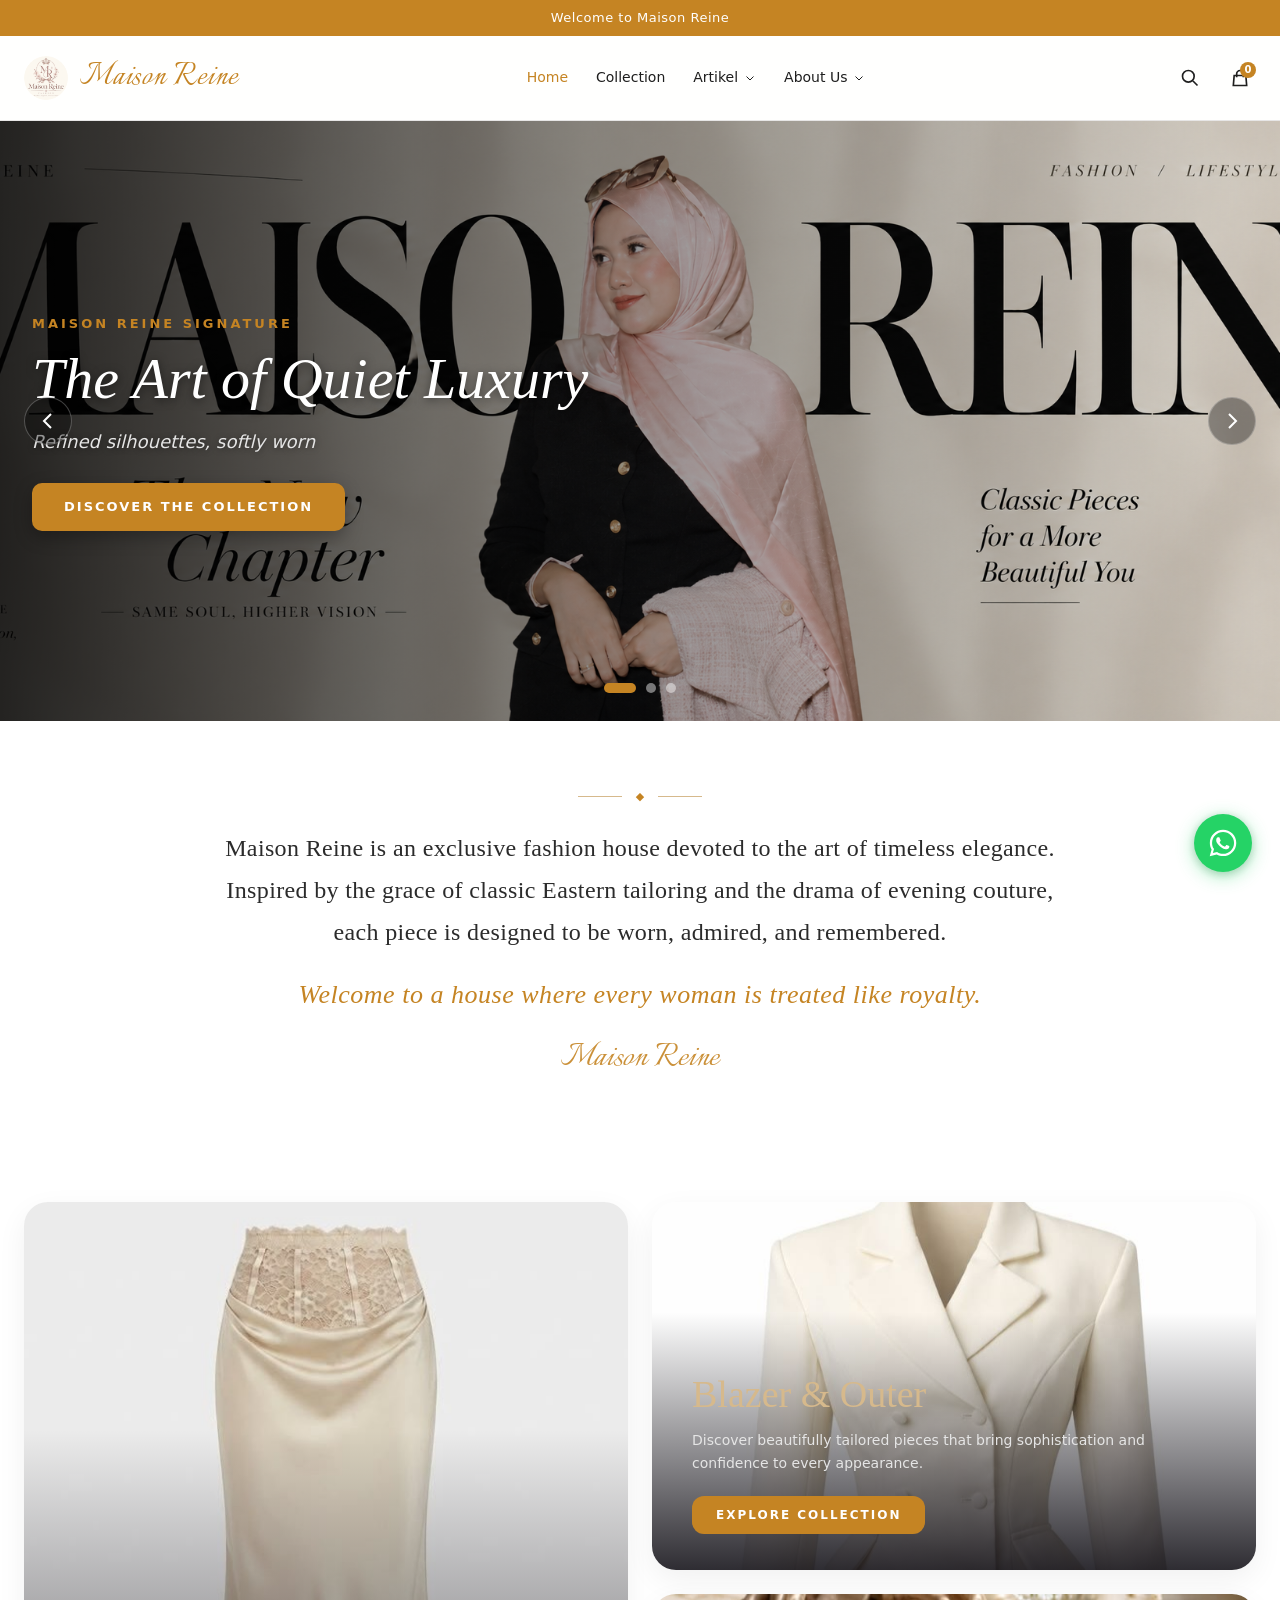
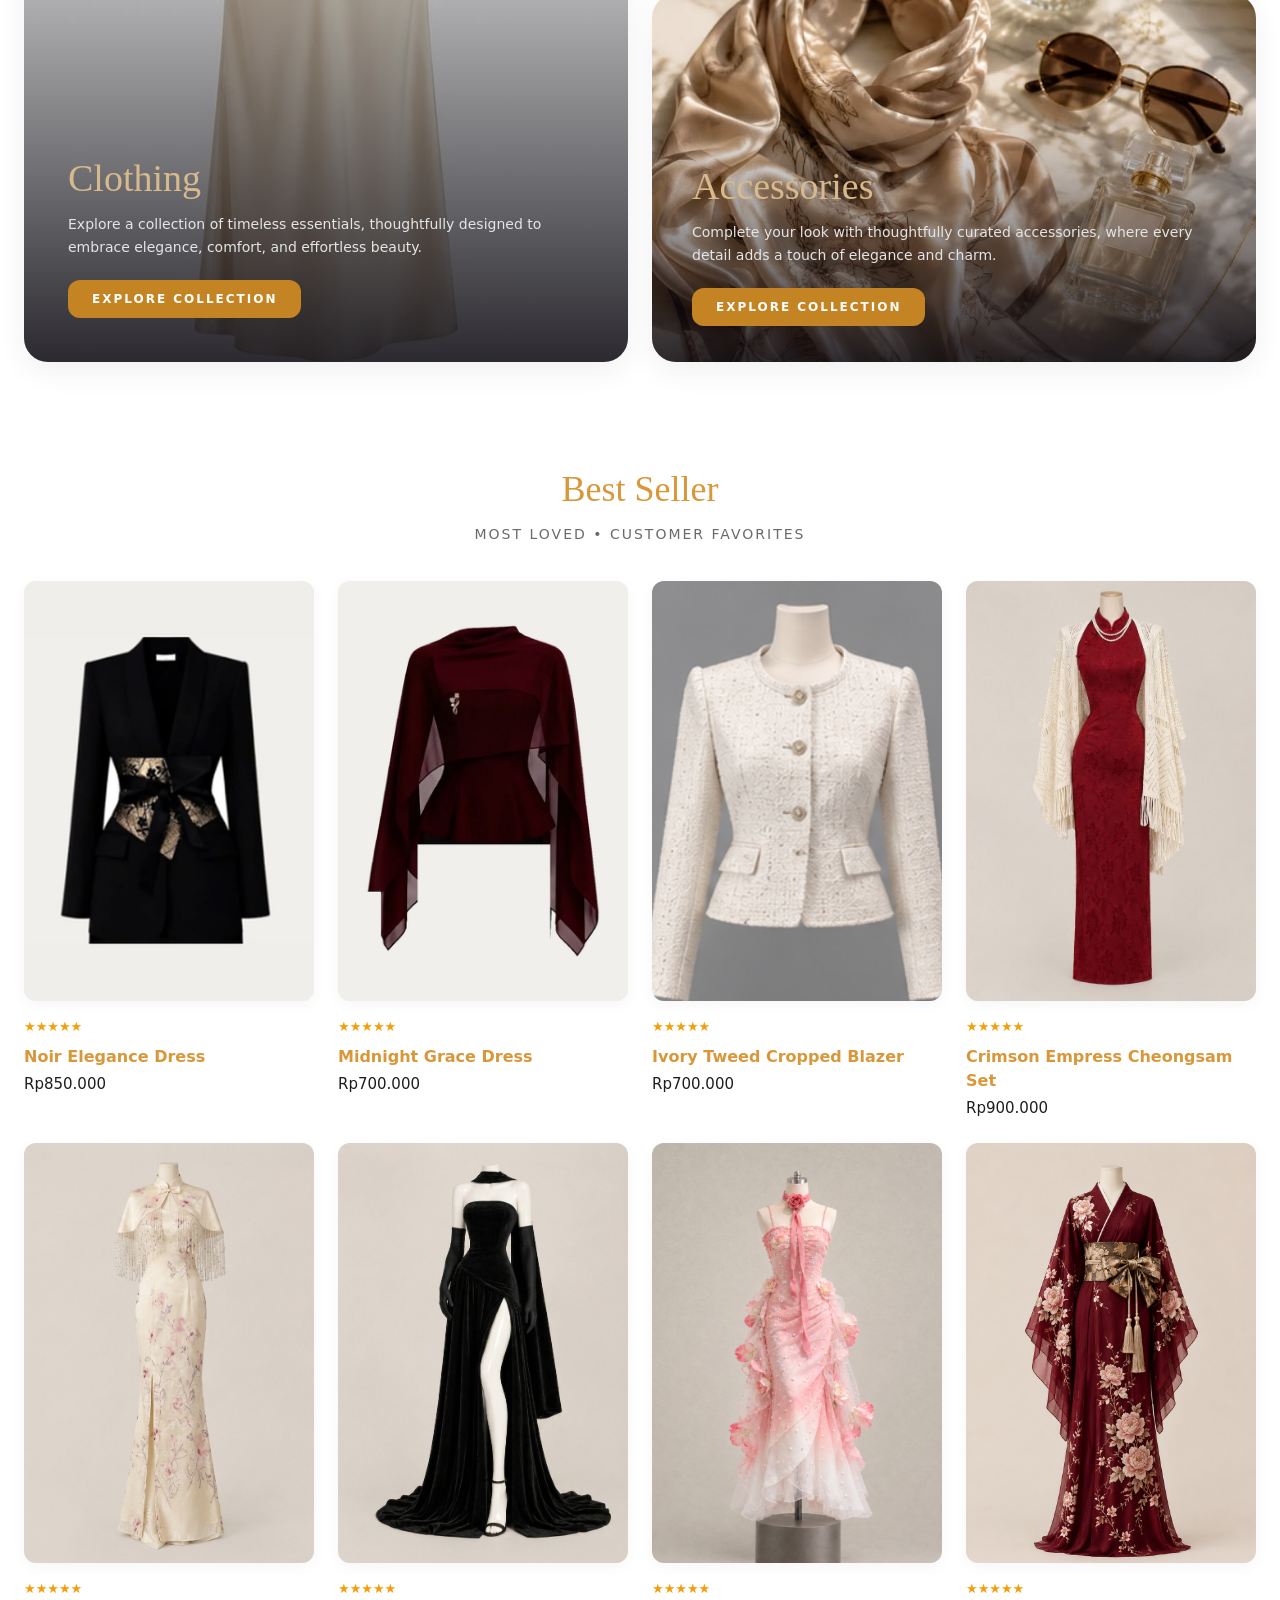
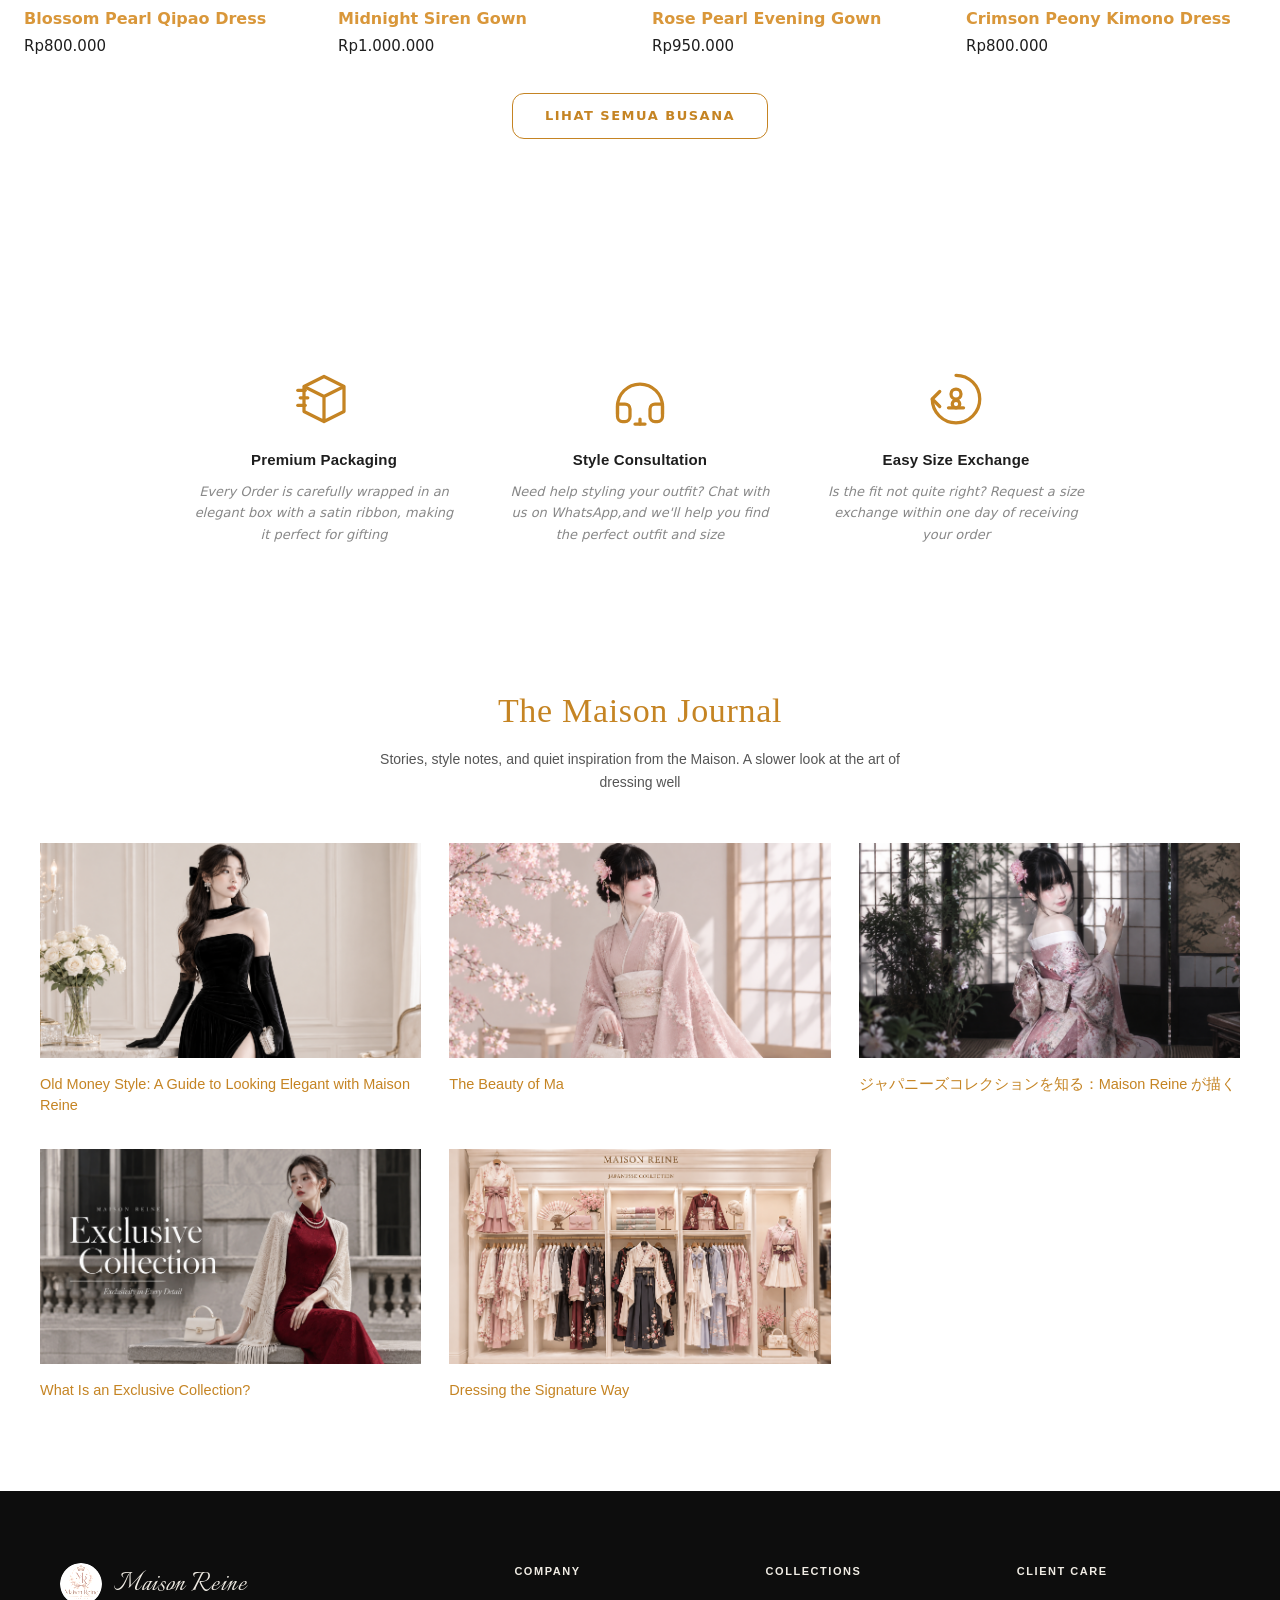
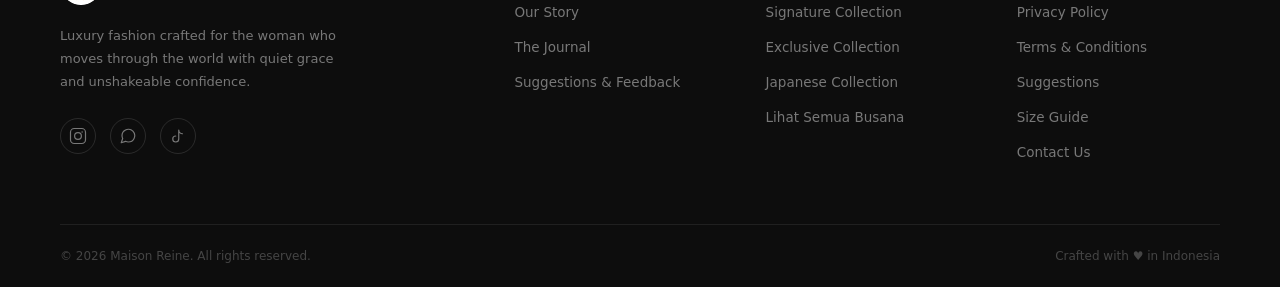
==== commit 10e4d5eb: "feat: gabung menu collection jadi satu tanpa dropdown Ganti 3 dropdown Signature, Exclusive, dan Jap" ====
--- a/index.html
+++ b/index.html
@@ -29,37 +29,7 @@
 
 <nav class="desktop-nav">
         <a href="index.html" class="nav-link active">Home</a>
-        <a href="belanja.html" class="nav-link">Belanja</a>
-
-<div class="nav-dropdown">
-          <a href="belanja.html?collection=signature" class="nav-link">
-            <span>Signature Collection</span>
-            <svg width="12" height="12" viewBox="0 0 24 24" fill="none" stroke="currentColor" stroke-width="2"><path d="M19 9l-7 7-7-7"/></svg>
-          </a>
-          <div class="dropdown-menu">
-            <a href="belanja.html?collection=signature" class="dropdown-item">Explore Signature Pieces</a>
-          </div>
-        </div>
-
-<div class="nav-dropdown">
-          <a href="belanja.html?collection=exclusive" class="nav-link">
-            <span>Exclusive Collection</span>
-            <svg width="12" height="12" viewBox="0 0 24 24" fill="none" stroke="currentColor" stroke-width="2"><path d="M19 9l-7 7-7-7"/></svg>
-          </a>
-          <div class="dropdown-menu">
-            <a href="belanja.html?collection=exclusive" class="dropdown-item">Explore Exclusive Pieces</a>
-          </div>
-        </div>
-
-<div class="nav-dropdown">
-          <a href="belanja.html?collection=japanese" class="nav-link">
-            <span>Japanese Collection</span>
-            <svg width="12" height="12" viewBox="0 0 24 24" fill="none" stroke="currentColor" stroke-width="2"><path d="M19 9l-7 7-7-7"/></svg>
-          </a>
-          <div class="dropdown-menu">
-            <a href="belanja.html?collection=japanese" class="dropdown-item">Japanese Kimono & Evening Collection</a>
-          </div>
-        </div>
+        <a href="belanja.html" class="nav-link">Collection</a>
 
 <div class="nav-dropdown">
           <a href="journal.html" class="nav-link">
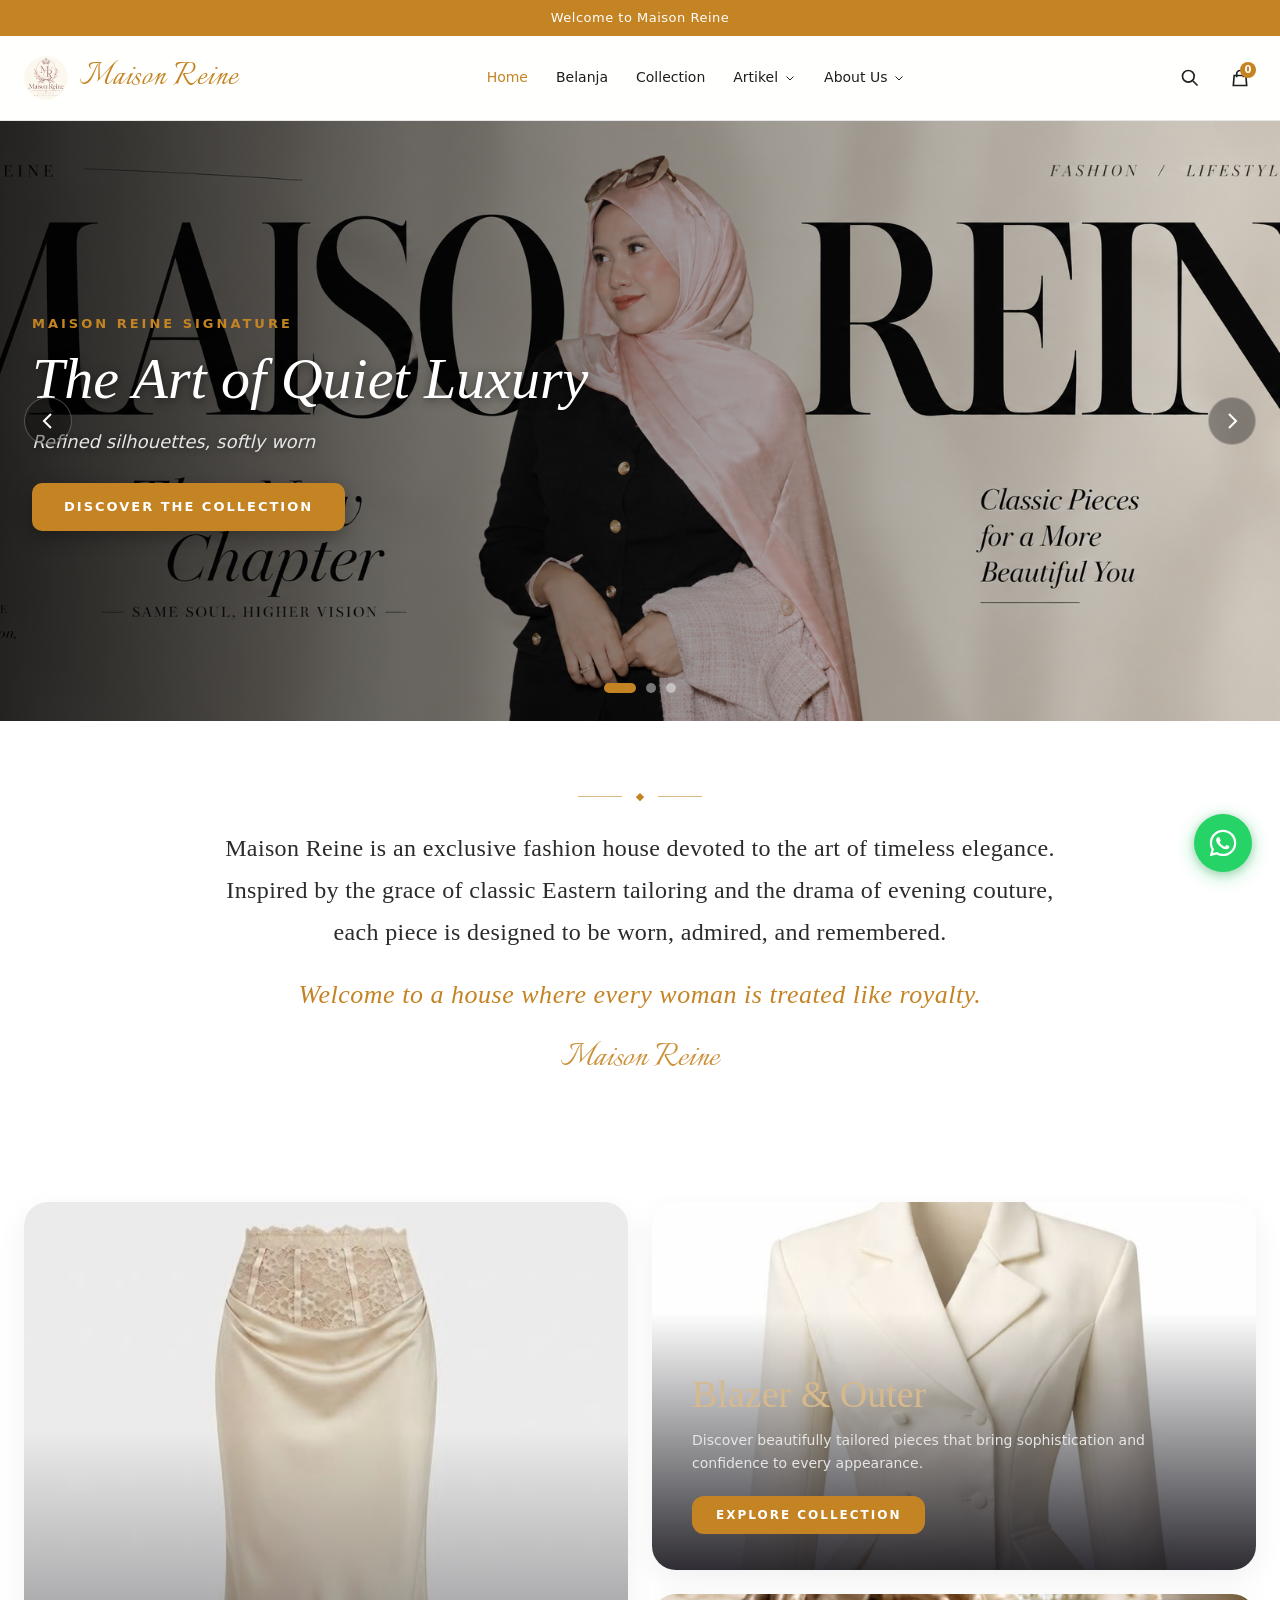
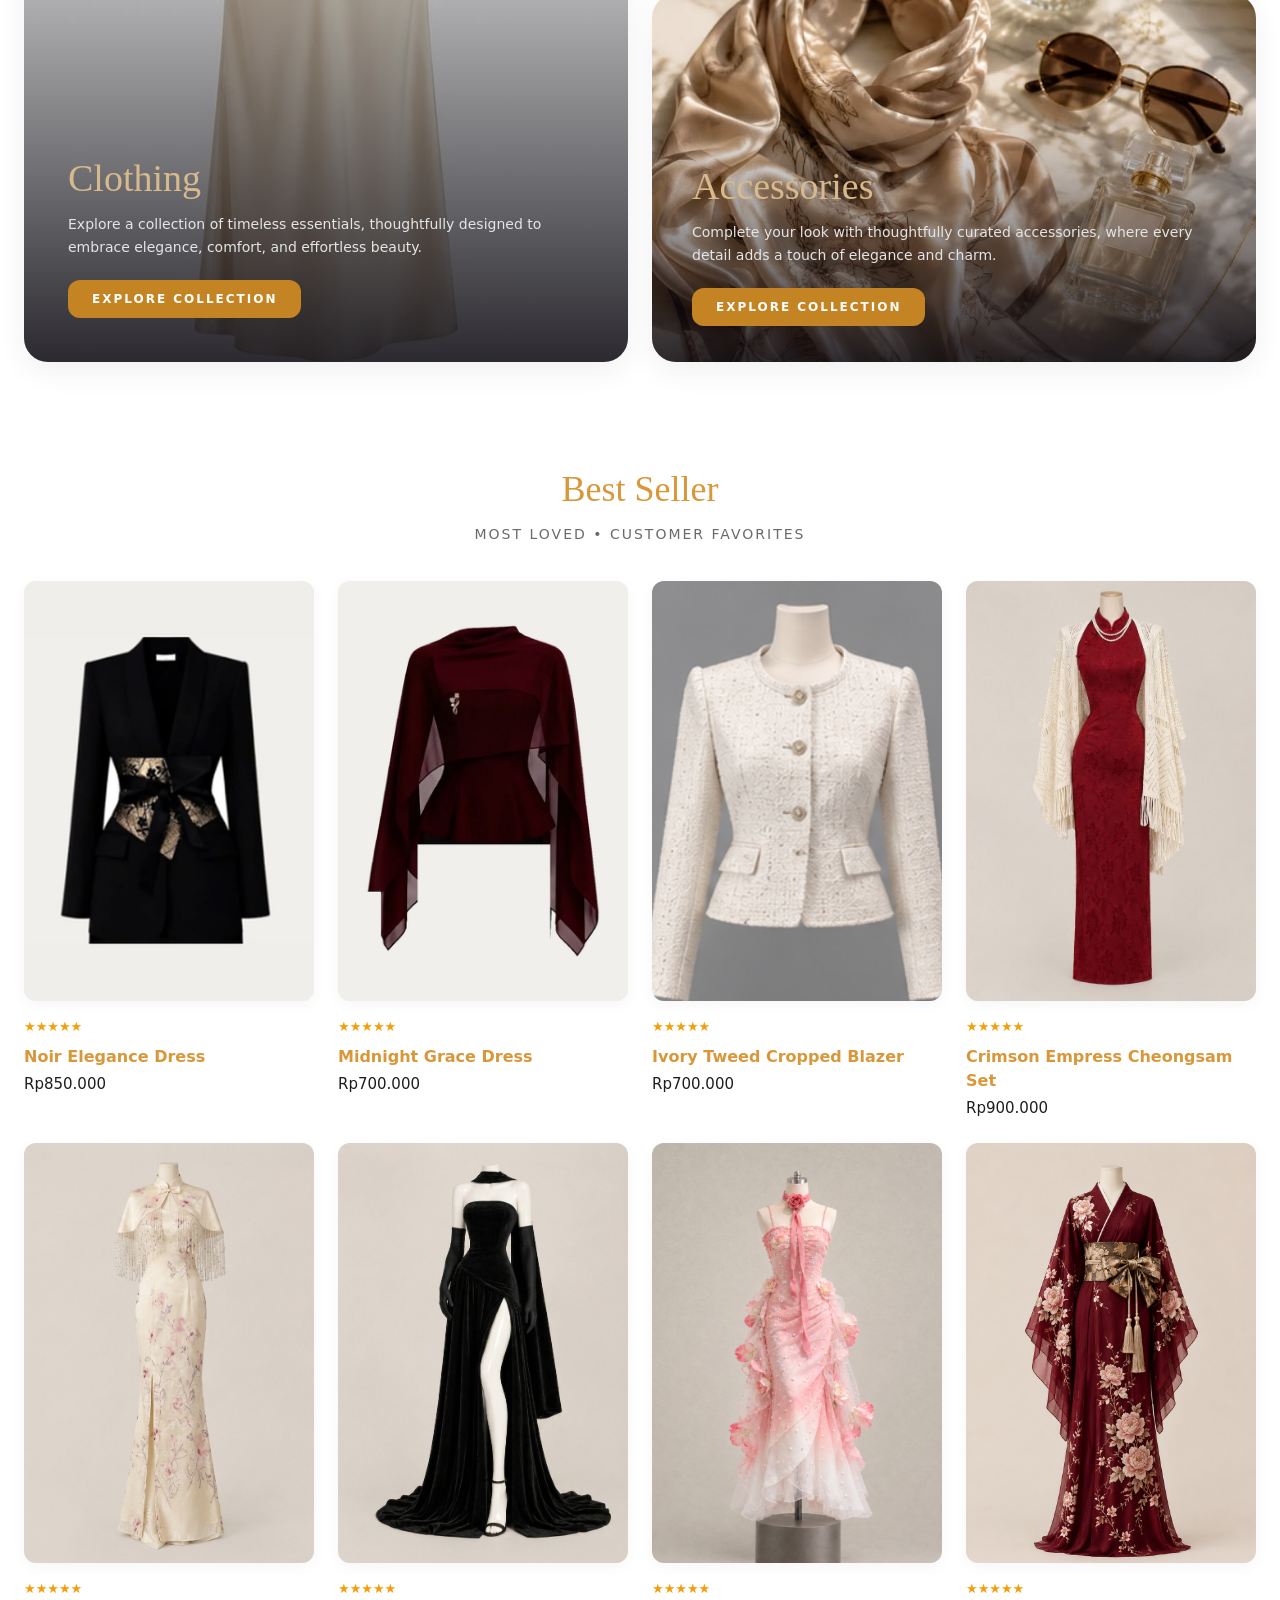
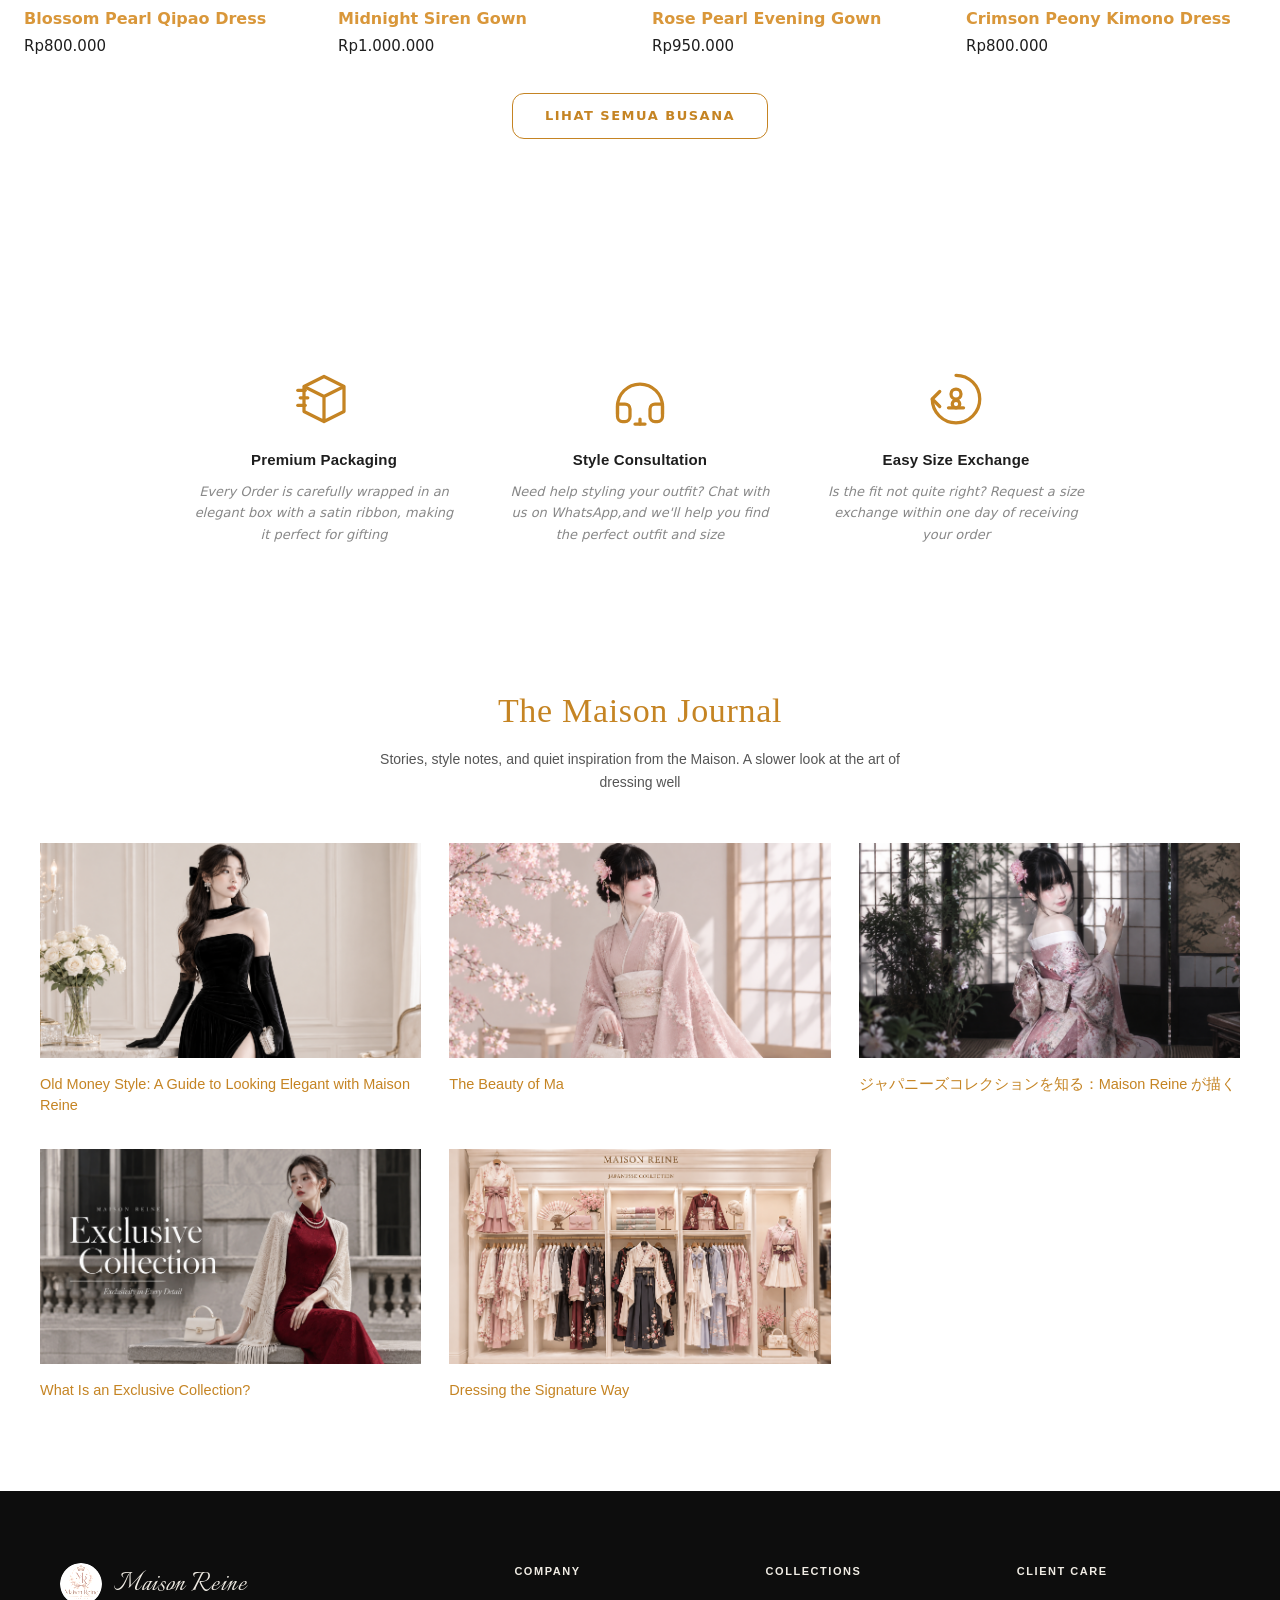
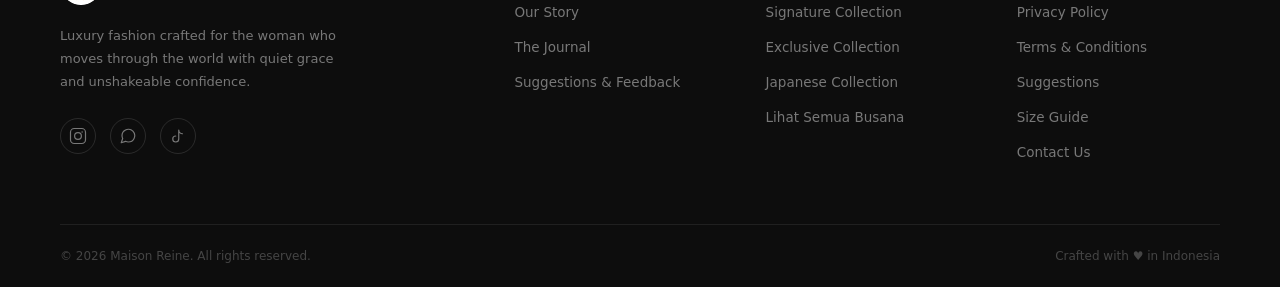
==== commit 5e04ae3e: "feat: tambahkan kembali menu Belanja, Collection hanya ke katalog Tambahkan menu Belanja di semua 13" ====
--- a/index.html
+++ b/index.html
@@ -29,7 +29,8 @@
 
 <nav class="desktop-nav">
         <a href="index.html" class="nav-link active">Home</a>
-        <a href="belanja.html" class="nav-link">Collection</a>
+        <a href="belanja.html" class="nav-link">Belanja</a>
+        <a href="belanja.html#catalog-grid" class="nav-link">Collection</a>
 
 <div class="nav-dropdown">
           <a href="journal.html" class="nav-link">
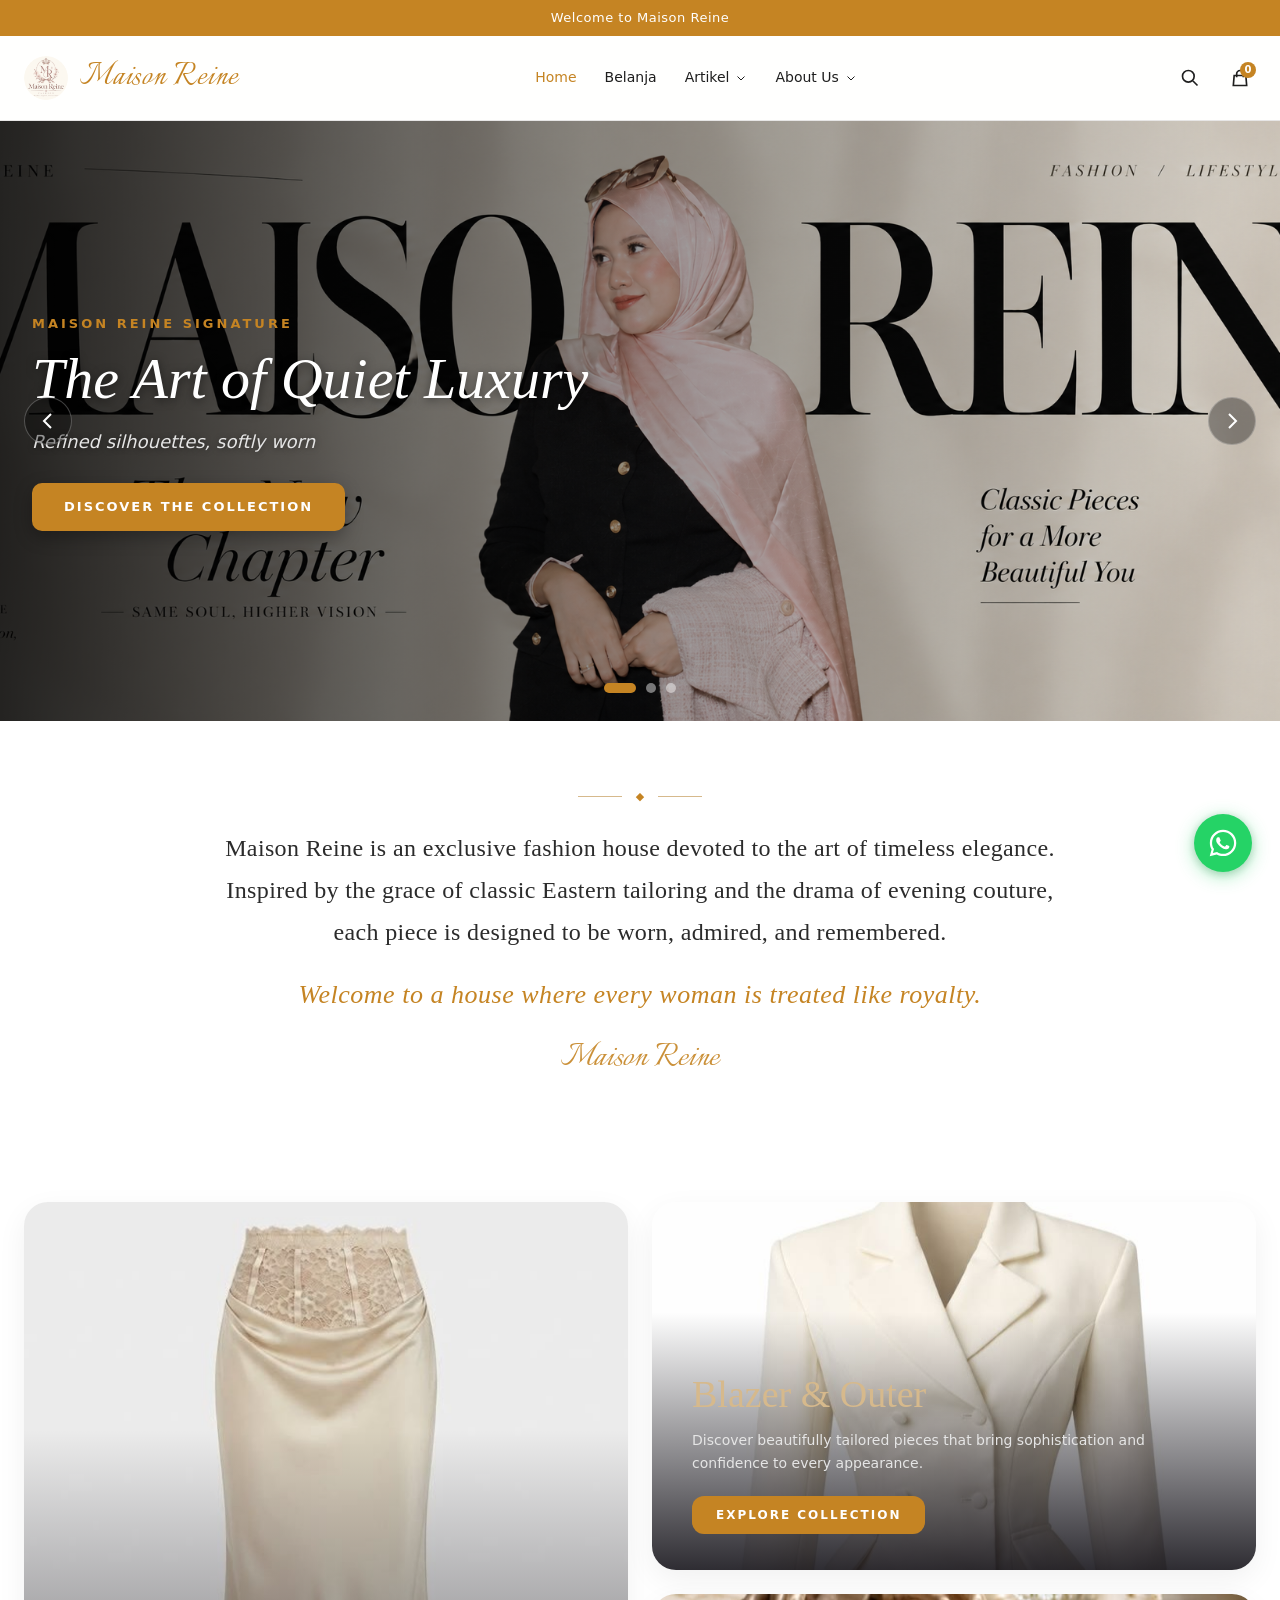
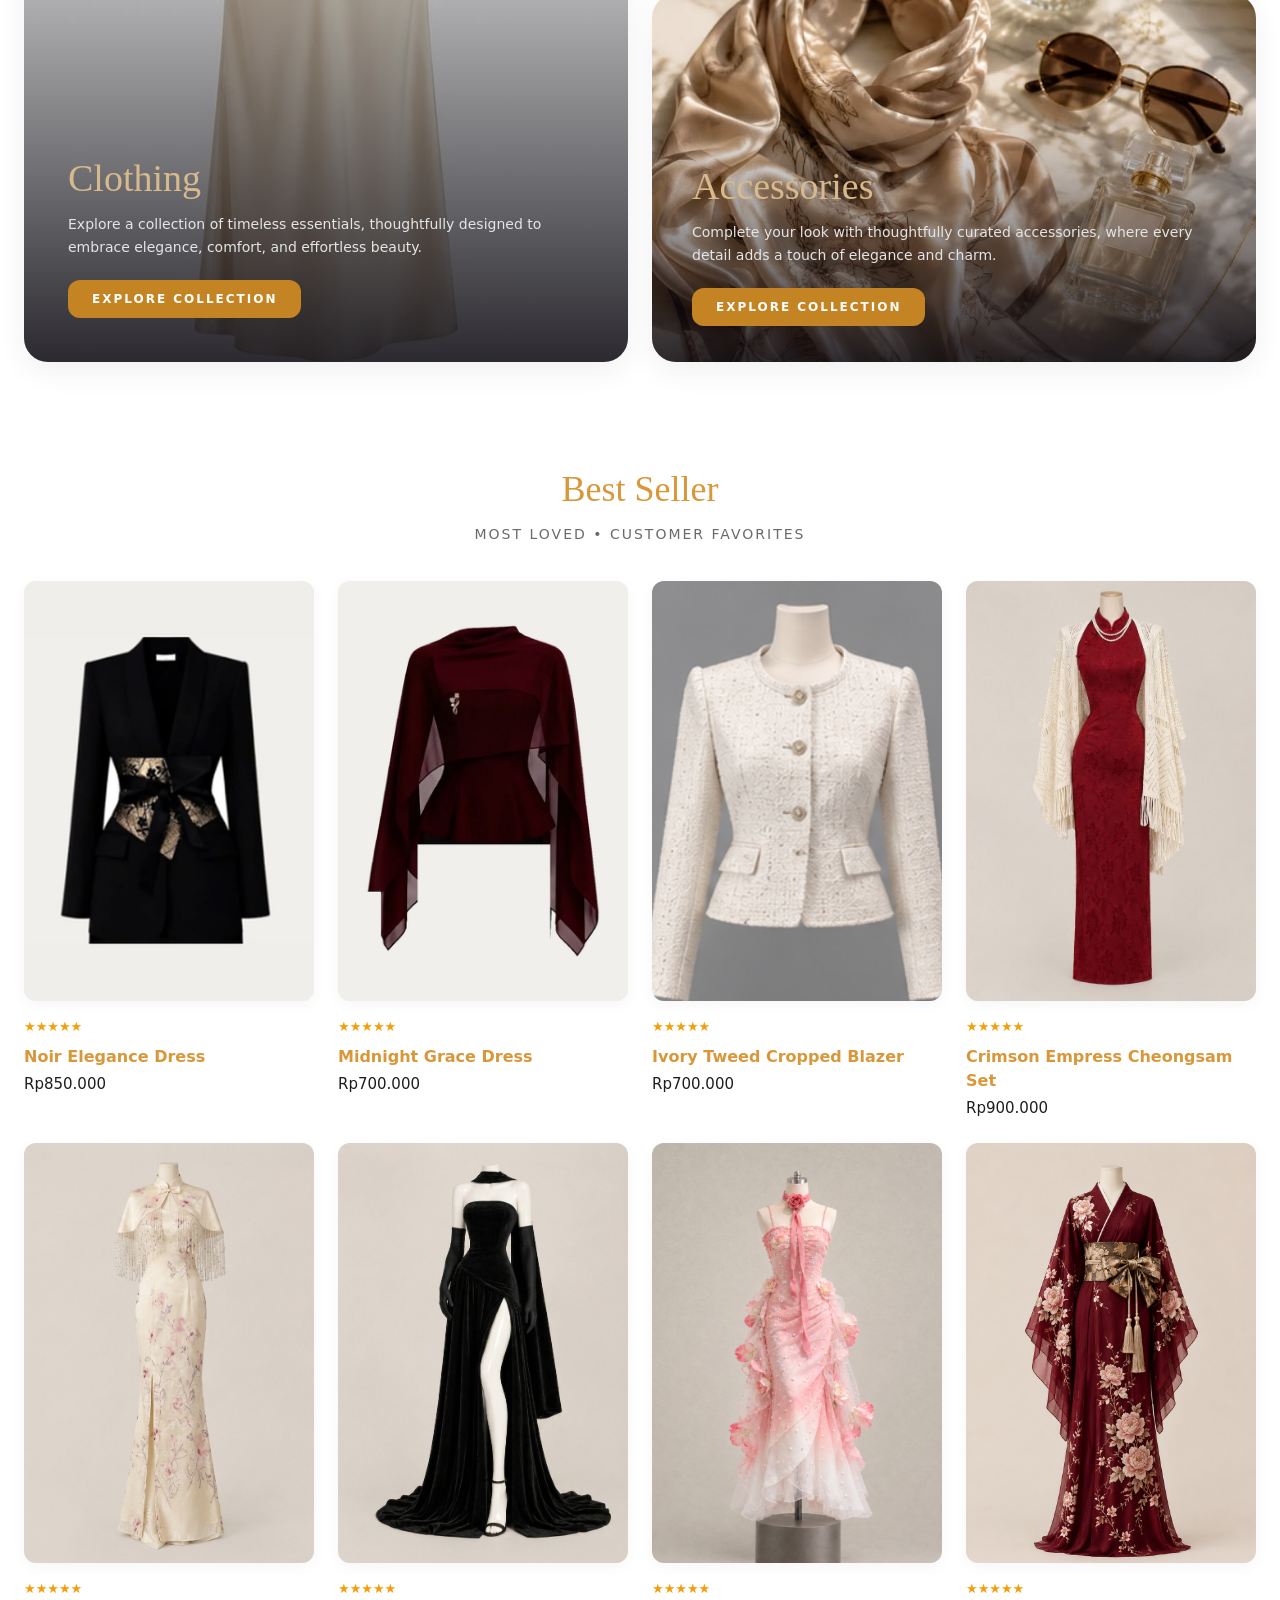
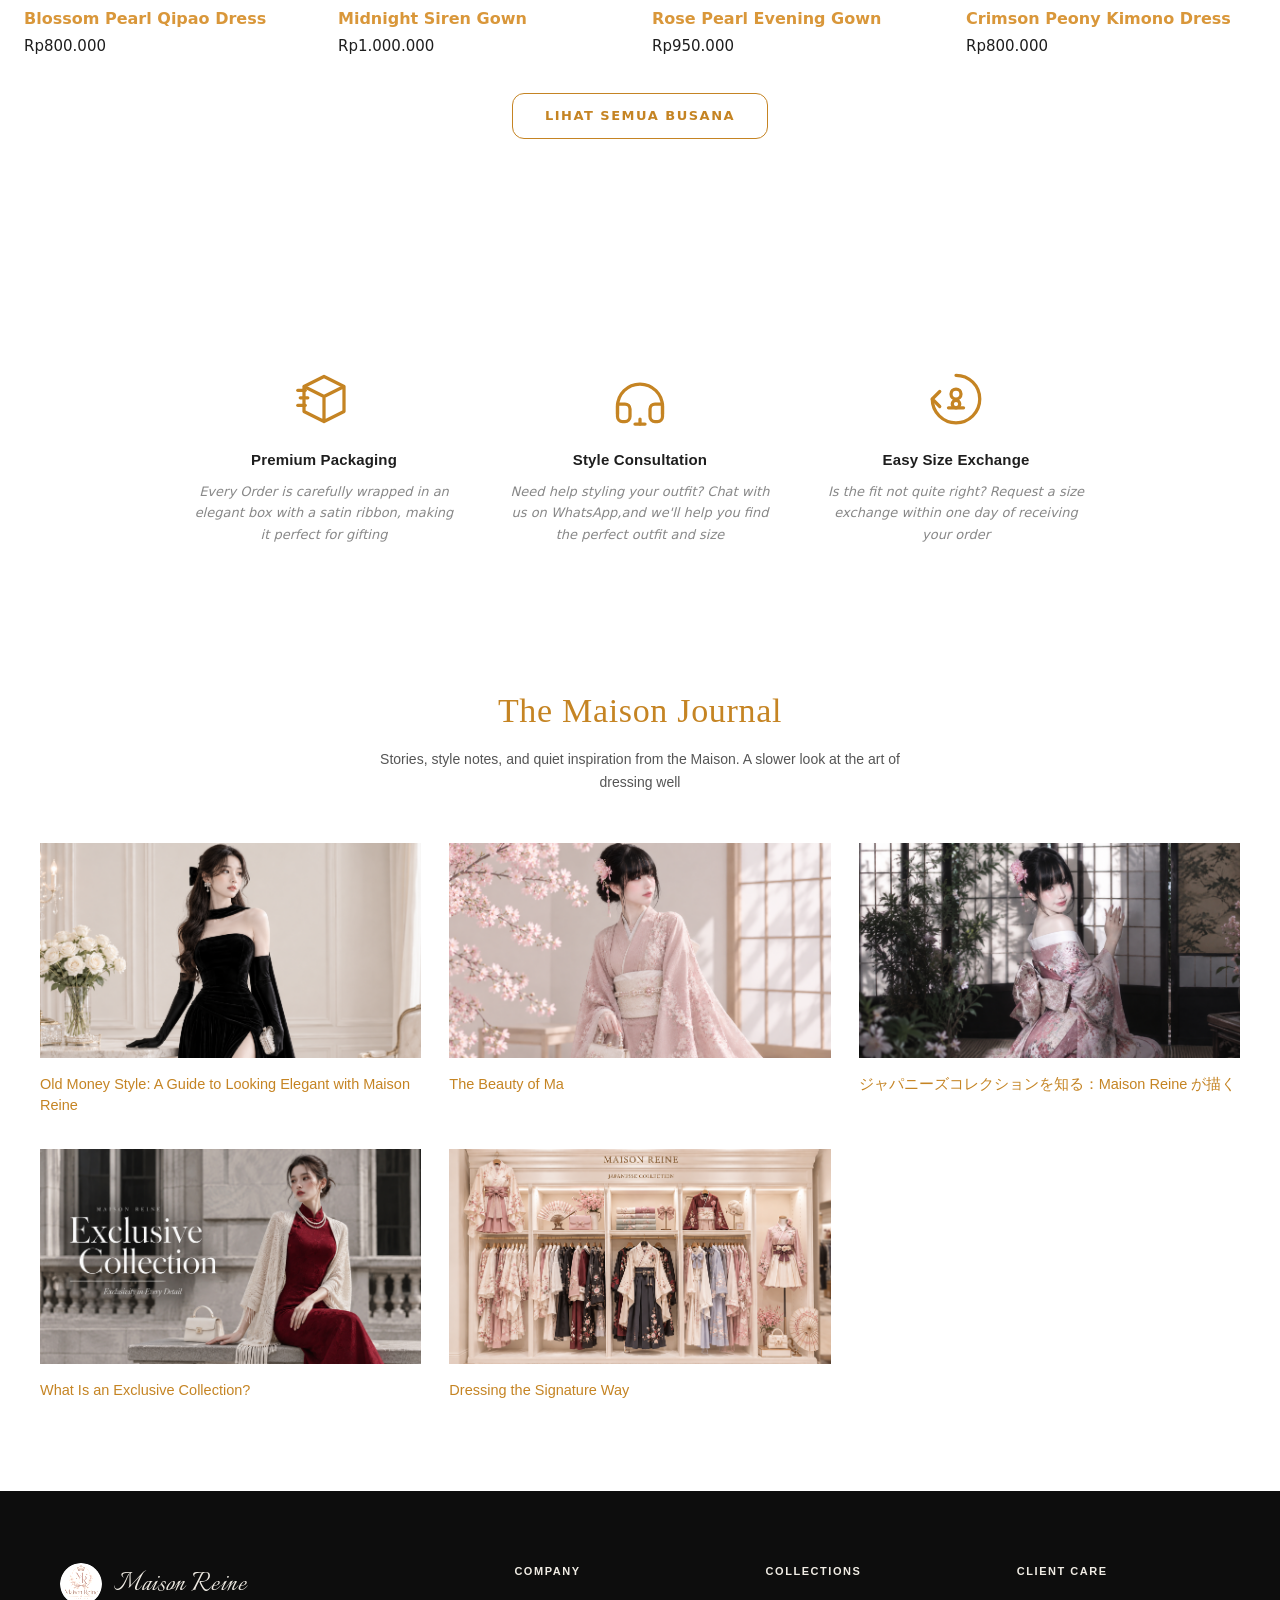
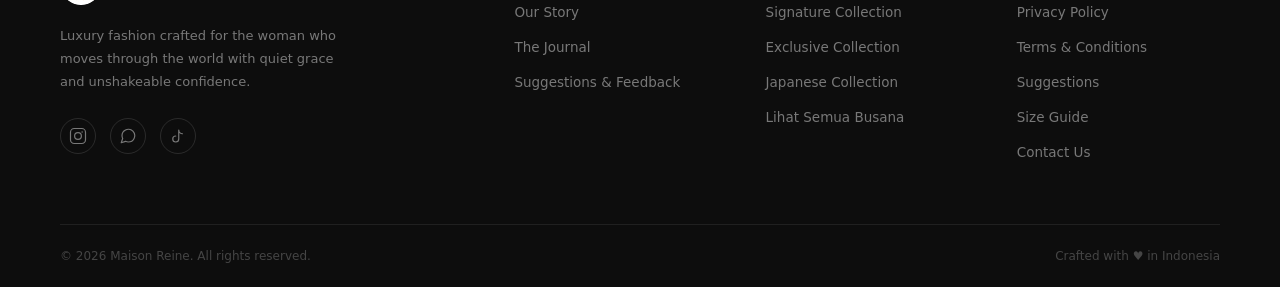
==== commit 006a50e2: "feat: hapus menu Collection (fungsinya sama dengan Belanja)" ====
--- a/index.html
+++ b/index.html
@@ -30,7 +30,6 @@
 <nav class="desktop-nav">
         <a href="index.html" class="nav-link active">Home</a>
         <a href="belanja.html" class="nav-link">Belanja</a>
-        <a href="belanja.html#catalog-grid" class="nav-link">Collection</a>
 
 <div class="nav-dropdown">
           <a href="journal.html" class="nav-link">
@@ -220,9 +219,6 @@
         <div class="product-card">
           <div class="product-image-box">
             <a class="product-img-link" href="detail.html?produk=noir-elegance-dress"><img src="assets/images/prod-noir-elegance.jpg" alt="Noir Elegance Dress" class="product-img" /></a>
-            <div class="add-to-cart-overlay">
-              <button class="btn-add-cart" onclick="addToCart('Noir Elegance Dress', 850000)">Add to Cart</button>
-            </div>
           </div>
           <div class="product-meta">
             <div class="product-rating"><span class="star-icon">&#9733;&#9733;&#9733;&#9733;&#9733;</span></div>
@@ -233,9 +229,6 @@
         <div class="product-card">
           <div class="product-image-box">
             <a class="product-img-link" href="detail.html?produk=midnight-grace-dress"><img src="assets/images/prod-midnight-grace.png" alt="Midnight Grace Dress" class="product-img" /></a>
-            <div class="add-to-cart-overlay">
-              <button class="btn-add-cart" onclick="addToCart('Midnight Grace Dress', 700000)">Add to Cart</button>
-            </div>
           </div>
           <div class="product-meta">
             <div class="product-rating"><span class="star-icon">&#9733;&#9733;&#9733;&#9733;&#9733;</span></div>
@@ -246,9 +239,6 @@
         <div class="product-card">
           <div class="product-image-box">
             <a class="product-img-link" href="detail.html?produk=ivory-tweed-cropped-blazer"><img src="Katalog/SIgnature/Blazzer/Blazer_01.png" alt="Ivory Tweed Cropped Blazer" class="product-img" /></a>
-            <div class="add-to-cart-overlay">
-              <button class="btn-add-cart" onclick="addToCart('Ivory Tweed Cropped Blazer', 700000)">Add to Cart</button>
-            </div>
           </div>
           <div class="product-meta">
             <div class="product-rating"><span class="star-icon">&#9733;&#9733;&#9733;&#9733;&#9733;</span></div>
@@ -259,9 +249,6 @@
         <div class="product-card">
           <div class="product-image-box">
             <a class="product-img-link" href="detail.html?produk=crimson-empress-cheongsam-set"><img src="assets/images/prod-crimson-empress.jpg" alt="Crimson Empress Cheongsam Set" class="product-img" /></a>
-            <div class="add-to-cart-overlay">
-              <button class="btn-add-cart" onclick="addToCart('Crimson Empress Cheongsam Set', 900000)">Add to Cart</button>
-            </div>
           </div>
           <div class="product-meta">
             <div class="product-rating"><span class="star-icon">&#9733;&#9733;&#9733;&#9733;&#9733;</span></div>
@@ -272,9 +259,6 @@
         <div class="product-card">
           <div class="product-image-box">
             <a class="product-img-link" href="detail.html?produk=blossom-pearl-qipao-dress"><img src="assets/images/prod-blossom-pearl.jpg" alt="Blossom Pearl Qipao Dress" class="product-img" /></a>
-            <div class="add-to-cart-overlay">
-              <button class="btn-add-cart" onclick="addToCart('Blossom Pearl Qipao Dress', 800000)">Add to Cart</button>
-            </div>
           </div>
           <div class="product-meta">
             <div class="product-rating"><span class="star-icon">&#9733;&#9733;&#9733;&#9733;&#9733;</span></div>
@@ -285,9 +269,6 @@
         <div class="product-card">
           <div class="product-image-box">
             <a class="product-img-link" href="detail.html?produk=midnight-siren-gown"><img src="assets/images/prod-midnight-siren.jpg" alt="Midnight Siren Gown" class="product-img" /></a>
-            <div class="add-to-cart-overlay">
-              <button class="btn-add-cart" onclick="addToCart('Midnight Siren Gown', 1000000)">Add to Cart</button>
-            </div>
           </div>
           <div class="product-meta">
             <div class="product-rating"><span class="star-icon">&#9733;&#9733;&#9733;&#9733;&#9733;</span></div>
@@ -298,9 +279,6 @@
         <div class="product-card">
           <div class="product-image-box">
             <a class="product-img-link" href="detail.html?produk=rose-pearl-evening-gown"><img src="assets/images/prod-rose-pearl.png" alt="Rose Pearl Evening Gown" class="product-img" /></a>
-            <div class="add-to-cart-overlay">
-              <button class="btn-add-cart" onclick="addToCart('Rose Pearl Evening Gown', 950000)">Add to Cart</button>
-            </div>
           </div>
           <div class="product-meta">
             <div class="product-rating"><span class="star-icon">&#9733;&#9733;&#9733;&#9733;&#9733;</span></div>
@@ -311,9 +289,6 @@
         <div class="product-card">
           <div class="product-image-box">
             <a class="product-img-link" href="detail.html?produk=crimson-peony-kimono-dress"><img src="Katalog/Japanese/Kimono/Crimson%20Peony%20Kimono%20Dress.png" alt="Crimson Peony Kimono Dress" class="product-img" /></a>
-            <div class="add-to-cart-overlay">
-              <button class="btn-add-cart" onclick="addToCart('Crimson Peony Kimono Dress', 800000)">Add to Cart</button>
-            </div>
           </div>
           <div class="product-meta">
             <div class="product-rating"><span class="star-icon">&#9733;&#9733;&#9733;&#9733;&#9733;</span></div>
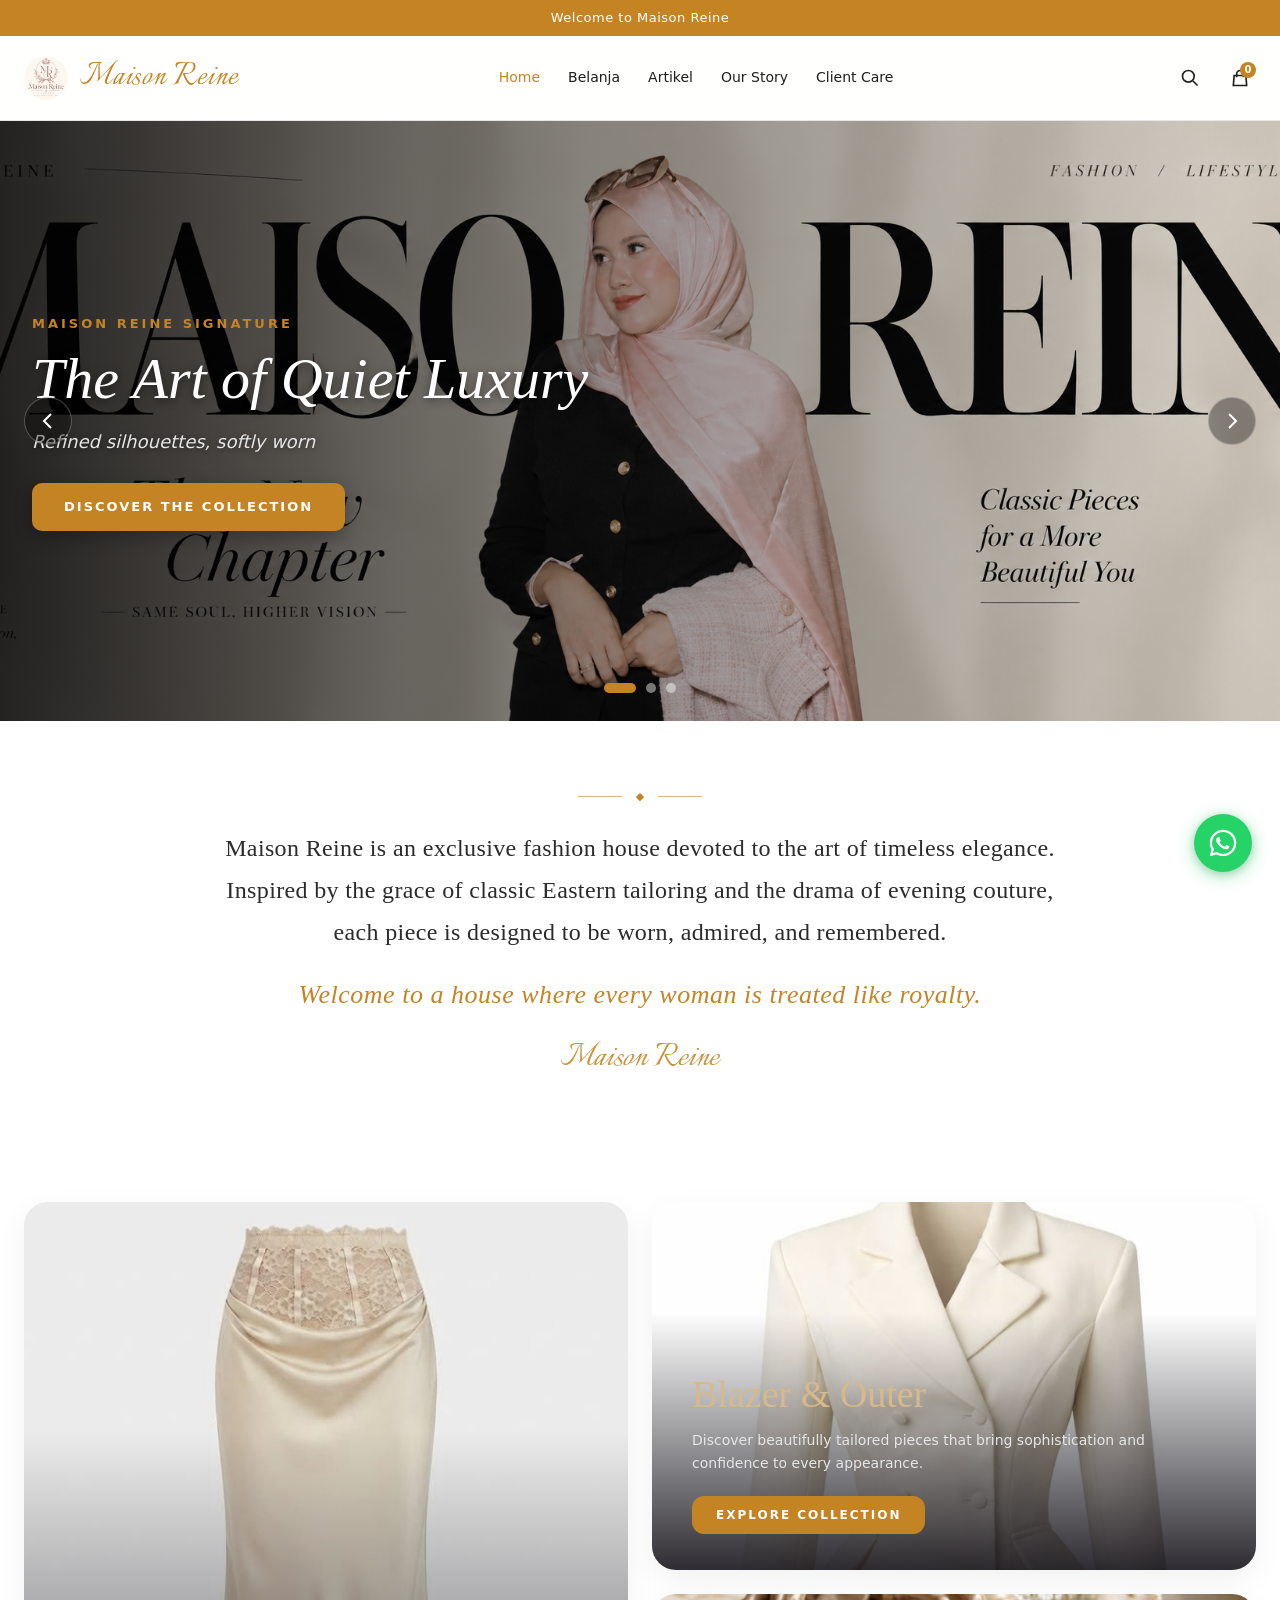
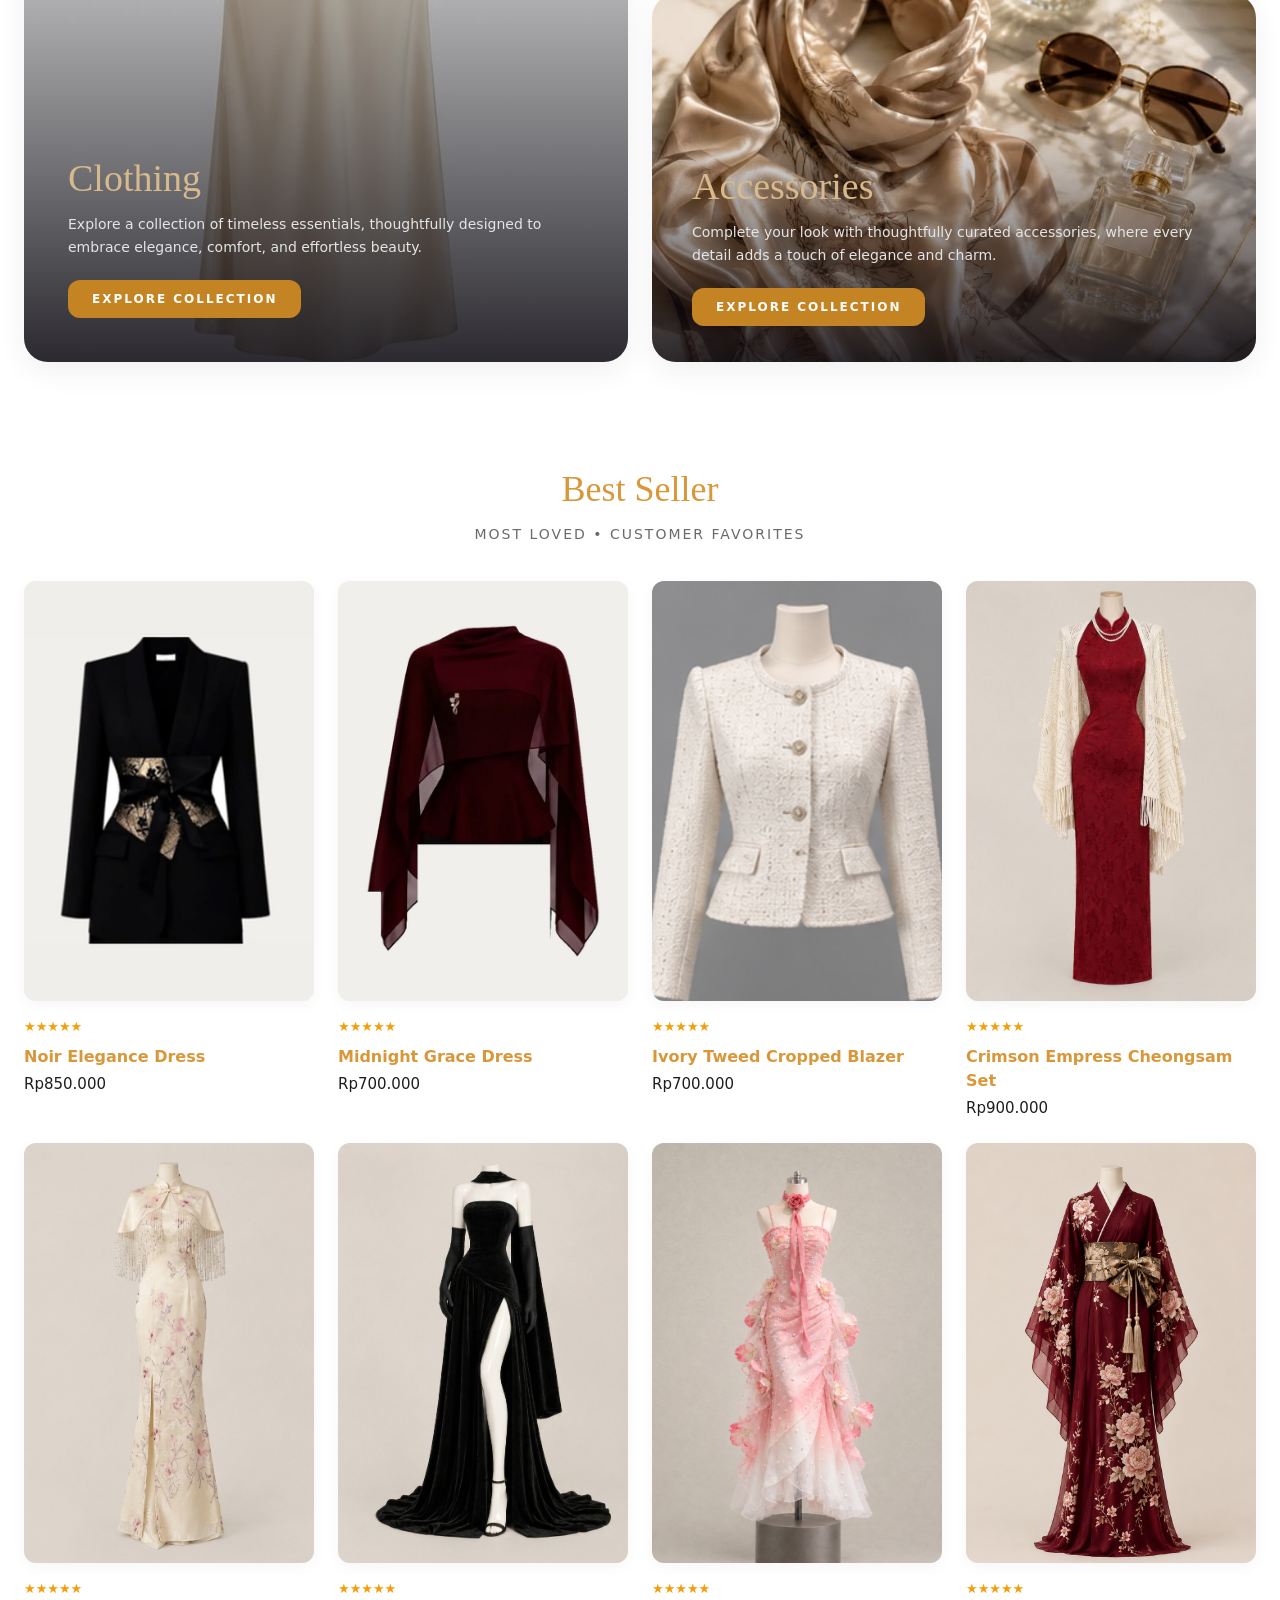
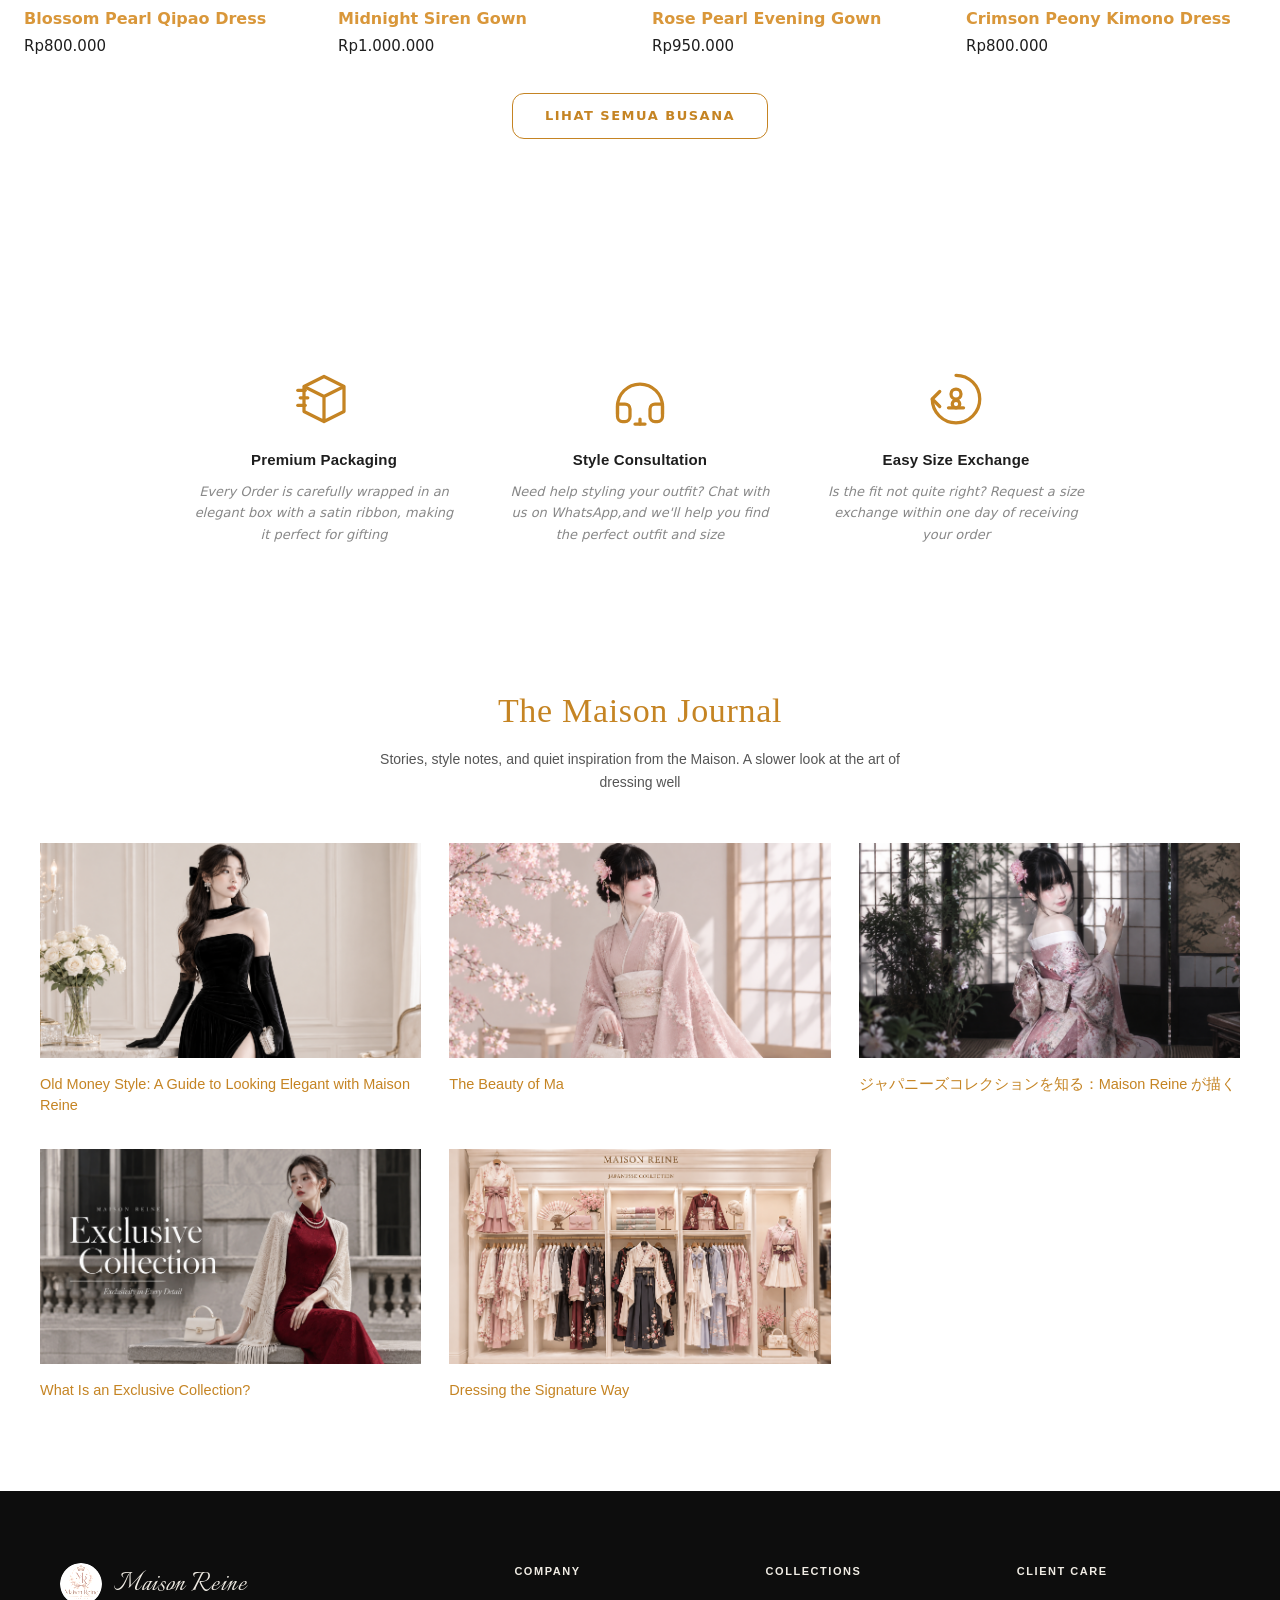
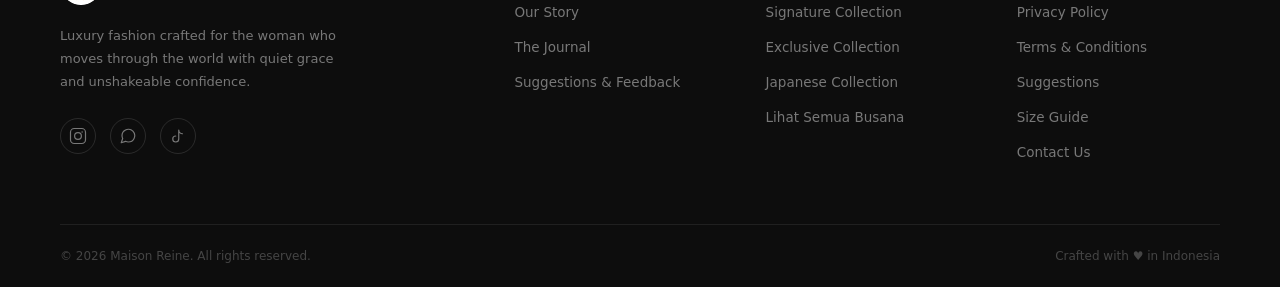
==== commit 96aeb584: "feat: 5 menu tanpa dropdown (Home, Belanja, Artikel, Our Story, Client Care)" ====
--- a/index.html
+++ b/index.html
@@ -28,35 +28,12 @@
       </a>
 
 <nav class="desktop-nav">
-        <a href="index.html" class="nav-link active">Home</a>
-        <a href="belanja.html" class="nav-link">Belanja</a>
-
-<div class="nav-dropdown">
-          <a href="journal.html" class="nav-link">
-            <span>Artikel</span>
-            <svg width="12" height="12" viewBox="0 0 24 24" fill="none" stroke="currentColor" stroke-width="2"><path d="M19 9l-7 7-7-7"/></svg>
-          </a>
-          <div class="dropdown-menu">
-            <a href="what-is-a-signature-collection.html" class="dropdown-item sub-desc">What Is a Signature Collection?</a>
-            <a href="what-is-an-exclusive-collection.html" class="dropdown-item sub-desc">What Is an Exclusive Collection?</a>
-            <a href="artikel.html?artikel=japanese-collection" class="dropdown-item sub-desc">ジャパニーズコレクションを知る</a>
-          </div>
-        </div>
-
-<div class="nav-dropdown">
-          <a href="#about" class="nav-link">
-            <span>About Us</span>
-            <svg width="12" height="12" viewBox="0 0 24 24" fill="none" stroke="currentColor" stroke-width="2"><path d="M19 9l-7 7-7-7"/></svg>
-          </a>
-          <div class="dropdown-menu right-aligned">
-            <a href="our-story.html" class="dropdown-item">Our Story</a>
-            <a href="client-care.html" class="dropdown-item">Client Care</a>
-            <a href="journal.html" class="dropdown-item">Join Our Journal</a>
-            <a href="privacy-policy.html" class="dropdown-item">Privacy and Care</a>
-            <a href="feedback.html" class="dropdown-item">Suggestions & Feedback</a>
-          </div>
-        </div>
-      </nav>
+  <a href="index.html" class="nav-link active">Home</a>
+  <a href="belanja.html" class="nav-link">Belanja</a>
+  <a href="journal.html" class="nav-link">Artikel</a>
+  <a href="our-story.html" class="nav-link">Our Story</a>
+  <a href="client-care.html" class="nav-link">Client Care</a>
+</nav>
 
 <div class="header-actions">
         <div class="search-box">
